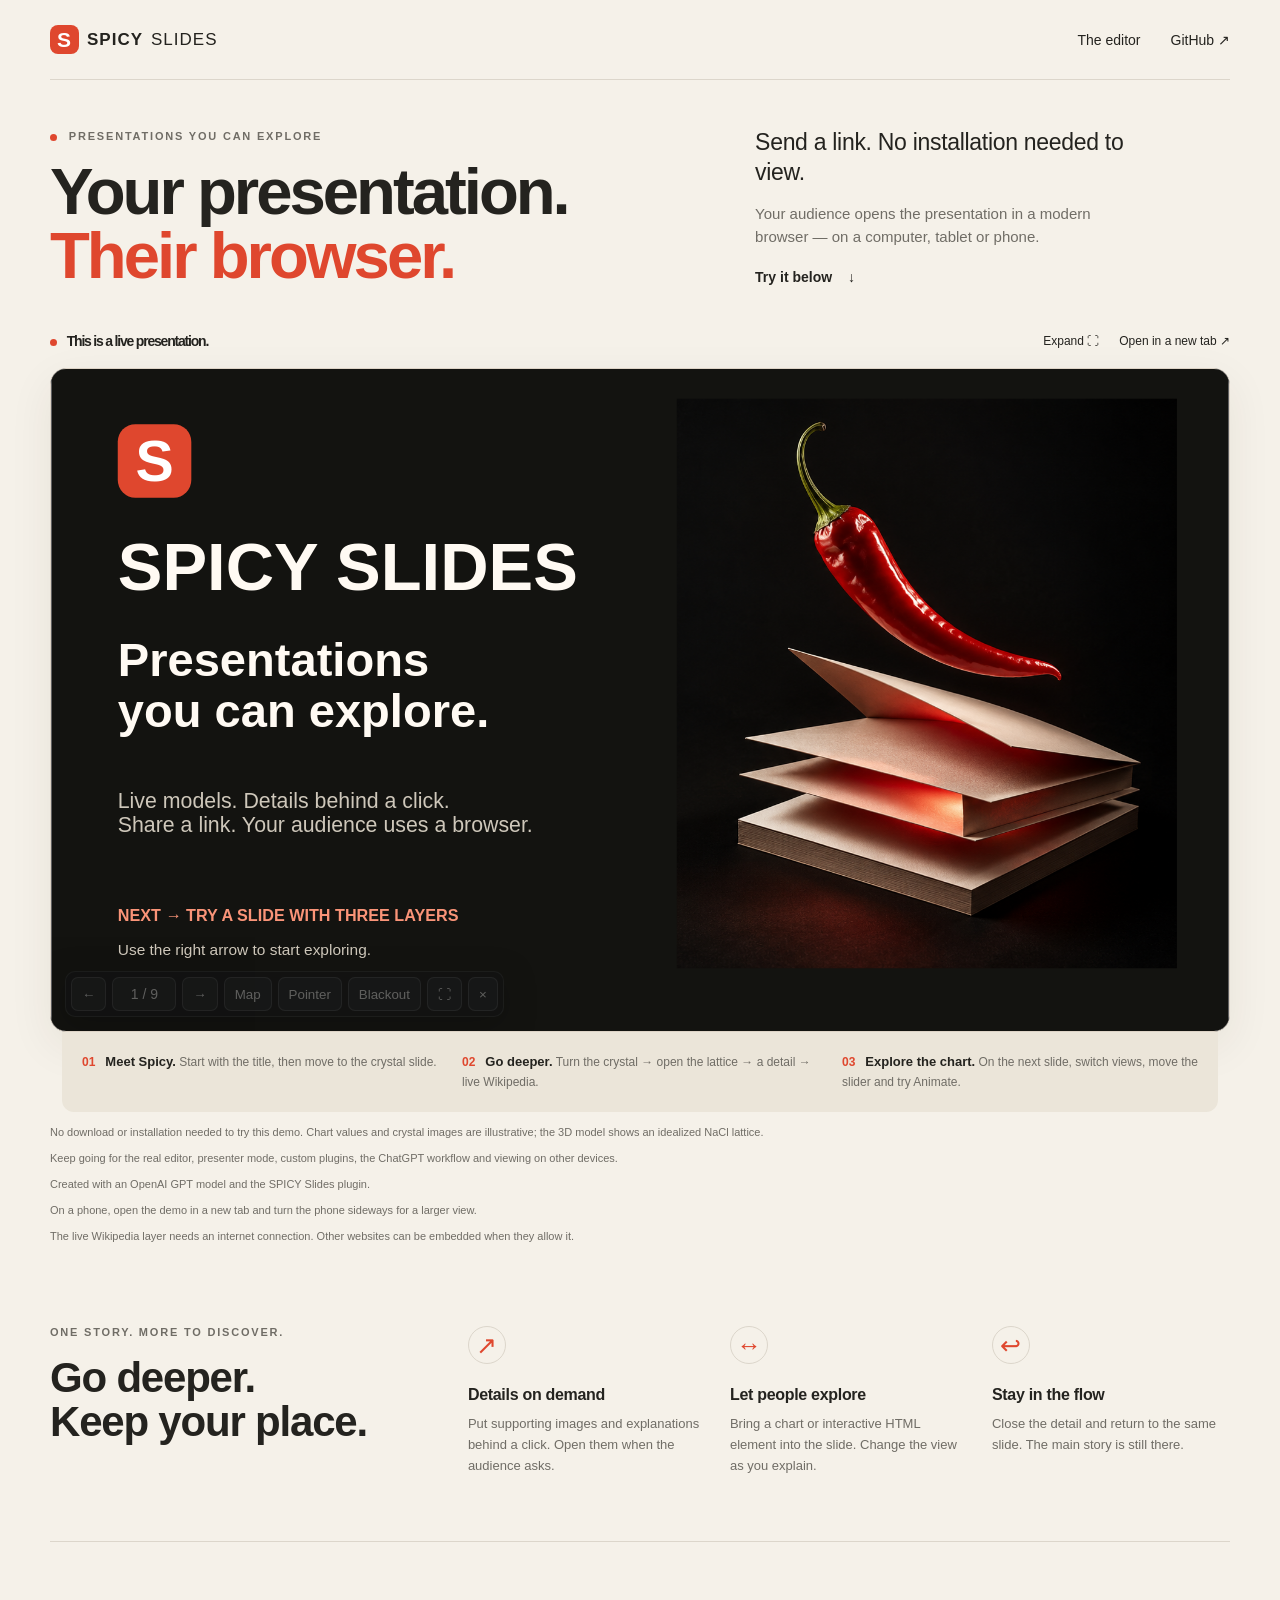
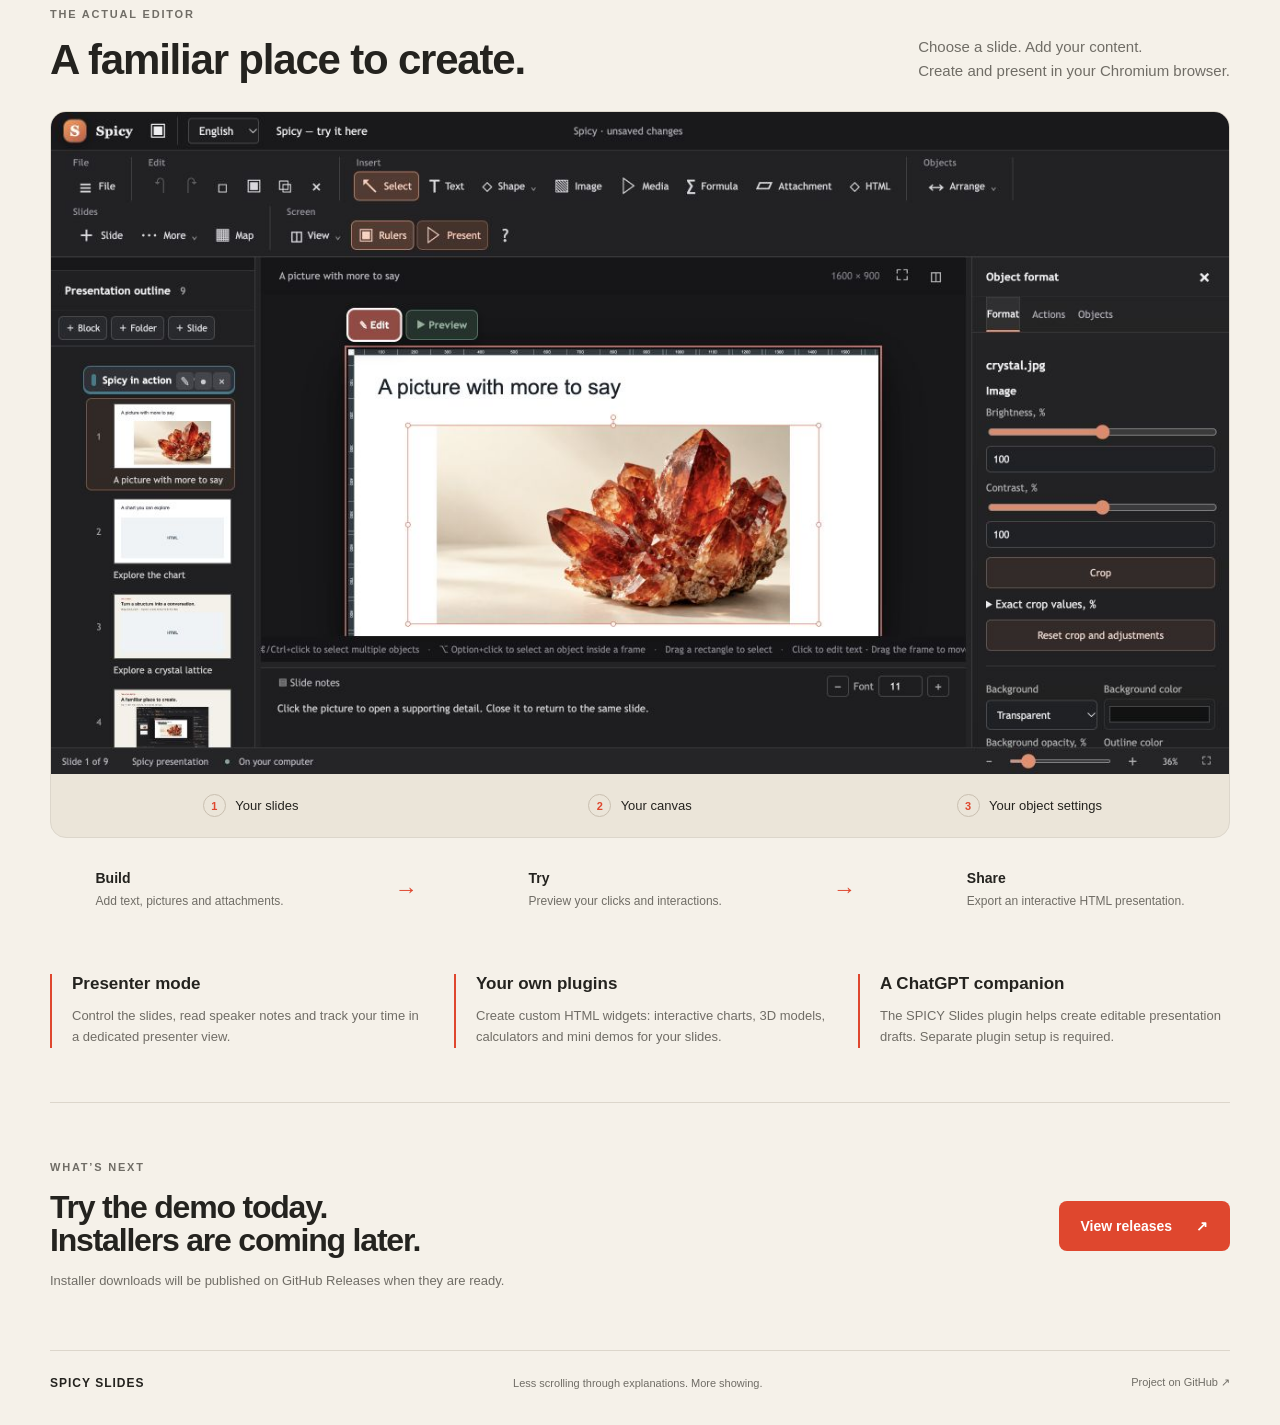
==== docs/index.html @ bc87570f "Refresh embedded viewer after restoring the product title" ====
<!doctype html>
<html lang="en">
<head>
  <meta charset="utf-8">
  <meta name="viewport" content="width=device-width, initial-scale=1">
  <title>Spicy Slides — interactive presentations in your browser</title>
  <meta name="description" content="Share interactive presentations by link. View in a browser on a computer, tablet or phone without installing Spicy. Live charts, 3D models and presenter mode.">
  <meta name="robots" content="index,follow,max-image-preview:large">
  <link rel="canonical" href="https://abkuznetsov.github.io/SPICY/">
  <meta name="theme-color" content="#f5f1e9">
  <meta property="og:title" content="Spicy Slides — presentations you can explore">
  <meta property="og:description" content="Share a link. Your audience opens the presentation in a browser on a computer, tablet or phone — no Spicy installation needed.">
  <meta property="og:type" content="website">
  <meta property="og:url" content="https://abkuznetsov.github.io/SPICY/">
  <meta property="og:site_name" content="Spicy Slides">
  <meta property="og:locale" content="en_US">
  <meta property="og:image" content="https://abkuznetsov.github.io/SPICY/assets/cover-branded.png">
  <meta property="og:image:alt" content="SPICY SLIDES — Presentations you can explore. Try the interactive demo.">
  <meta property="og:image:width" content="1672">
  <meta property="og:image:height" content="941">
  <meta name="twitter:card" content="summary_large_image">
  <meta name="twitter:title" content="Spicy Slides — interactive presentations">
  <meta name="twitter:description" content="Send a link. View in a browser on a computer, tablet or phone. No Spicy installation needed to watch.">
  <meta name="twitter:image" content="https://abkuznetsov.github.io/SPICY/assets/cover-branded.png">
  <link rel="icon" href="assets/icon.svg" type="image/svg+xml">
  <link rel="stylesheet" href="site.css">
  <script type="application/ld+json">{"@context":"https://schema.org","@type":"SoftwareApplication","name":"Spicy Slides","url":"https://abkuznetsov.github.io/SPICY/","applicationCategory":"MultimediaApplication","description":"Presentation editor for interactive slides, clickable attachments, HTML widgets and presenter mode. A Spicy Slides plugin for ChatGPT helps create editable drafts.","image":"https://abkuznetsov.github.io/SPICY/assets/cover-branded.png","screenshot":"https://abkuznetsov.github.io/SPICY/assets/editor-en.jpg","sameAs":"https://github.com/ABKuznetsov/SPICY"}</script>
</head>
<body>
  <a class="skip" href="#demo">Skip to the live demo</a>
  <header class="topbar wrap">
    <a class="brand" href="./" aria-label="Spicy Slides home"><span class="brand-mark">S</span> SPICY <span class="brand-light">SLIDES</span></a>
    <nav aria-label="Main navigation"><a href="#interface">The editor</a><a href="https://github.com/ABKuznetsov/SPICY">GitHub <span aria-hidden="true">↗</span></a></nav>
  </header>
  <main>
    <section class="intro wrap" aria-labelledby="headline">
      <div><p class="eyebrow"><span class="live-dot"></span> PRESENTATIONS YOU CAN EXPLORE</p><h1 id="headline">Your presentation.<br><em>Their browser.</em></h1></div>
      <div class="intro-copy"><p>Send a link. No installation needed to view.</p><p class="muted">Your audience opens the presentation in a modern browser — on a computer, tablet or phone.</p><a class="text-link" href="#demo">Try it below <span aria-hidden="true">↓</span></a></div>
    </section>

    <section class="demo-section wrap" id="demo" aria-labelledby="demo-title">
      <div class="demo-heading"><h2 id="demo-title"><span class="live-dot"></span> This is a live presentation.</h2><div class="demo-tools"><button id="expand-demo" type="button">Expand <span aria-hidden="true">⛶</span></button><a href="demo.html?v=20261011-title" target="_blank" rel="noopener">Open in a new tab <span aria-hidden="true">↗</span></a></div></div>
      <div class="demo-shell"><iframe id="presentation" src="demo.html?v=20261011-title" title="Interactive Spicy demo: product title, a crystal with nested attachments, live chart and editor" allow="fullscreen" allowfullscreen></iframe></div>
      <p id="fullscreen-status" class="sr-only" aria-live="polite"></p>
      <div class="try-strip"><p><span class="step">01</span><strong>Meet Spicy.</strong> Start with the title, then move to the crystal slide.</p><p><span class="step">02</span><strong>Go deeper.</strong> Turn the crystal → open the lattice → a detail → live Wikipedia.</p><p><span class="step">03</span><strong>Explore the chart.</strong> On the next slide, switch views, move the slider and try Animate.</p></div>
      <p class="demo-note">No download or installation needed to try this demo. Chart values and crystal images are illustrative; the 3D model shows an idealized NaCl lattice.</p>
      <p class="demo-note">Keep going for the real editor, presenter mode, custom plugins, the ChatGPT workflow and viewing on other devices.</p>
      <p class="demo-note">Created with an OpenAI GPT model and the SPICY Slides plugin.</p>
      <p class="demo-note">On a phone, open the demo in a new tab and turn the phone sideways for a larger view.</p>
      <p class="demo-note">The live Wikipedia layer needs an internet connection. Other websites can be embedded when they allow it.</p>
    </section>

    <section class="story wrap" aria-labelledby="story-title">
      <div class="section-intro"><p class="eyebrow">ONE STORY. MORE TO DISCOVER.</p><h2 id="story-title">Go deeper.<br>Keep your place.</h2></div>
      <div class="benefits"><article><span class="feature-symbol" aria-hidden="true">↗</span><h3>Details on demand</h3><p>Put supporting images and explanations behind a click. Open them when the audience asks.</p></article><article><span class="feature-symbol" aria-hidden="true">↔</span><h3>Let people explore</h3><p>Bring a chart or interactive HTML element into the slide. Change the view as you explain.</p></article><article><span class="feature-symbol" aria-hidden="true">↩</span><h3>Stay in the flow</h3><p>Close the detail and return to the same slide. The main story is still there.</p></article></div>
    </section>

    <section class="interface wrap" id="interface" aria-labelledby="interface-title">
      <div class="interface-heading"><div><p class="eyebrow">THE ACTUAL EDITOR</p><h2 id="interface-title">A familiar place to create.</h2></div><p>Choose a slide. Add your content.<br>Create and present in your Chromium browser.</p></div>
      <figure><img src="assets/editor-en.jpg" width="1280" height="720" alt="The real Spicy editor: slide list on the left, a crystal image on the canvas, and its settings on the right." loading="lazy"><figcaption><span><b>1</b> Your slides</span><span><b>2</b> Your canvas</span><span><b>3</b> Your object settings</span></figcaption></figure>
      <div class="workflow"><p><b>Build</b><span>Add text, pictures and attachments.</span></p><span class="workflow-arrow" aria-hidden="true">→</span><p><b>Try</b><span>Preview your clicks and interactions.</span></p><span class="workflow-arrow" aria-hidden="true">→</span><p><b>Share</b><span>Export an interactive HTML presentation.</span></p></div>
    </section>

    <section class="extras wrap" aria-label="More Spicy Slides features"><article><h3>Presenter mode</h3><p>Control the slides, read speaker notes and track your time in a dedicated presenter view.</p></article><article><h3>Your own plugins</h3><p>Create custom HTML widgets: interactive charts, 3D models, calculators and mini demos for your slides.</p></article><article><h3>A ChatGPT companion</h3><p>The SPICY Slides plugin helps create editable presentation drafts. Separate plugin setup is required.</p></article></section>

    <section class="release wrap" aria-labelledby="release-title"><div><p class="eyebrow">WHAT’S NEXT</p><h2 id="release-title">Try the demo today.<br>Installers are coming later.</h2><p>Installer downloads will be published on GitHub Releases when they are ready.</p></div><a class="button" href="https://github.com/ABKuznetsov/SPICY/releases">View releases <span aria-hidden="true">↗</span></a></section>
  </main>
  <footer class="wrap"><a class="brand" href="./">SPICY SLIDES</a><p>Less scrolling through explanations. More showing.</p><a href="https://github.com/ABKuznetsov/SPICY">Project on GitHub ↗</a></footer>
  <script src="site.js"></script>
</body>
</html>
---- docs/site.css ----
:root{--paper:#f5f1e9;--ink:#24231f;--muted:#706d66;--red:#df472e;--line:#dcd6cb;--white:#fff;--radius:16px;color-scheme:light;font-family:Arial,Helvetica,sans-serif;color:var(--ink);background:var(--paper)}
*{box-sizing:border-box}html{scroll-behavior:smooth;scroll-padding-top:24px}body{margin:0}a{color:inherit;text-decoration:none}button{font:inherit;color:inherit;cursor:pointer}a,button{touch-action:manipulation}a:focus-visible,button:focus-visible,iframe:focus-visible{outline:3px solid var(--red);outline-offset:5px}.wrap{width:min(1180px,calc(100% - 64px));margin:auto}.topbar{display:flex;justify-content:space-between;align-items:center;padding:25px 0;border-bottom:1px solid var(--line)}.brand{font-size:17px;font-weight:800;letter-spacing:1px;display:flex;align-items:center;gap:8px}.brand-mark{display:grid;place-items:center;width:29px;height:29px;background:var(--red);color:#fff;border-radius:8px;font-size:21px}.brand-light{font-weight:400}.topbar nav{display:flex;gap:30px;font-size:14px}.topbar a:hover,.text-link:hover,footer a:hover{color:var(--red)}.intro{display:grid;grid-template-columns:1.35fr 1fr;gap:64px;align-items:end;padding:48px 0 38px}.eyebrow{font-size:11px;letter-spacing:1.8px;font-weight:700;margin:0 0 18px;color:var(--muted)}.live-dot{display:inline-block;width:7px;height:7px;background:var(--red);border-radius:50%;margin-right:7px;vertical-align:middle}h1{font-size:clamp(42px,5.1vw,70px);line-height:.98;letter-spacing:-3px;margin:0;font-weight:700}h1 em{font-style:normal;color:var(--red)}.intro-copy{max-width:370px;padding-bottom:2px}.intro-copy>p:first-child{font-size:23px;line-height:1.3;margin:0 0 14px;letter-spacing:-.3px}.muted{color:var(--muted);font-size:15px;line-height:1.55;margin:0 0 20px}.text-link{font-size:14px;font-weight:700}.text-link span{padding-left:12px}.demo-heading{display:flex;justify-content:space-between;align-items:center;margin-bottom:12px}.demo-heading h2{font-size:14px;margin:0;font-weight:600}.demo-tools{display:flex;gap:20px;align-items:center;font-size:12px}.demo-tools button{border:0;background:none;padding:8px 0}.demo-tools a:hover,.demo-tools button:hover{color:var(--red)}.demo-shell{aspect-ratio:16/9;overflow:hidden;background:#181818;border:1px solid #ddd3c6;border-radius:var(--radius);box-shadow:0 14px 45px #39301b12}.demo-shell iframe{width:100%;height:100%;display:block;border:0}.demo-shell iframe:fullscreen{border-radius:0;background:#181818;width:100vw;height:100vh}.try-strip{display:grid;grid-template-columns:repeat(3,1fr);gap:24px;background:#ebe5d9;border-radius:0 0 12px 12px;margin:0 12px;padding:20px}.try-strip p{font-size:12px;line-height:1.6;margin:0;color:var(--muted)}.try-strip strong{color:var(--ink);font-size:13px;font-weight:600}.step{display:inline-block;color:var(--red);font-weight:700;margin-right:10px}.demo-note{font-size:11px;color:var(--muted);margin:14px 0 0}.story{display:grid;grid-template-columns:1fr 2.1fr;gap:55px;padding:84px 0 65px;border-bottom:1px solid var(--line)}h2{font-size:clamp(28px,3.3vw,42px);line-height:1.05;letter-spacing:-1.2px;font-weight:600;margin:0}.benefits{display:grid;grid-template-columns:repeat(3,1fr);gap:24px}.feature-symbol{display:grid;place-items:center;width:38px;height:38px;border:1px solid var(--line);border-radius:50%;color:var(--red);font-size:25px;margin-bottom:22px}.benefits h3{font-size:16px;letter-spacing:-.3px;margin:0 0 10px}.benefits p{font-size:13px;line-height:1.6;color:var(--muted);margin:0}.interface{padding:66px 0}.interface-heading{display:flex;align-items:end;justify-content:space-between;gap:36px;margin-bottom:28px}.interface-heading>p{font-size:15px;line-height:1.6;color:var(--muted);margin:0}.interface figure{margin:0;background:#ebe5d9;border-radius:var(--radius);overflow:hidden;border:1px solid var(--line)}.interface img{display:block;width:100%;height:auto}.interface figcaption{display:grid;grid-template-columns:repeat(3,1fr);text-align:center;padding:20px 10px;gap:10px;font-size:13px}.interface figcaption b{display:inline-grid;place-items:center;border:1px solid #c9bfb0;border-radius:50%;height:23px;width:23px;font-size:11px;margin-right:6px;color:var(--red)}.workflow{display:flex;justify-content:space-around;align-items:center;padding:32px 0 0;gap:20px}.workflow p{margin:0;display:flex;flex-direction:column;gap:8px;font-size:14px}.workflow p span{font-size:12px;color:var(--muted)}.workflow-arrow{color:var(--red);font-size:23px}.release{border-top:1px solid var(--line);display:flex;justify-content:space-between;align-items:center;gap:32px;padding:58px 0}.release h2{font-size:32px}.release p:last-child{color:var(--muted);font-size:13px;line-height:1.6;margin-bottom:0}.button{background:var(--red);color:#fff;border-radius:8px;padding:17px 22px;font-size:14px;font-weight:600;white-space:nowrap}.button:hover{background:#be3923}.button span{margin-left:20px}footer{display:flex;justify-content:space-between;align-items:center;gap:20px;border-top:1px solid var(--line);padding:25px 0 35px;font-size:11px;color:var(--muted)}footer .brand{font-size:12px;color:var(--ink)}footer p{margin:0}.skip{position:absolute;left:15px;top:-60px;padding:10px;background:var(--ink);color:white;z-index:2}.skip:focus{top:10px}.sr-only{position:absolute;width:1px;height:1px;overflow:hidden;clip:rect(0,0,0,0);white-space:nowrap}
@media(max-width:760px){.wrap{width:calc(100% - 32px)}.topbar{padding:18px 0}.brand{font-size:13px;gap:5px}.topbar nav{gap:16px;font-size:12px}.intro{grid-template-columns:1fr;gap:24px;padding:34px 0 30px}h1{letter-spacing:-2px;font-size:50px}.intro-copy{max-width:100%}.intro-copy>p:first-child{font-size:20px}.muted{font-size:14px;margin-bottom:12px}.demo-heading{align-items:start;gap:15px}.demo-heading h2{font-size:12px;padding-top:7px}.demo-tools{gap:8px;flex-direction:column;align-items:end;font-size:11px}.demo-tools button{padding:5px 0}.demo-shell{border-radius:9px}.try-strip{grid-template-columns:1fr;gap:10px;margin:0 5px;padding:15px}.demo-note{line-height:1.5}.story{grid-template-columns:1fr;gap:30px;padding:48px 0}.benefits{gap:20px}.benefits h3{font-size:14px}.benefits p{font-size:12px}.feature-symbol{margin-bottom:14px}.interface{padding:44px 0}.interface-heading{display:block}.interface-heading>p{margin-top:16px;font-size:14px}.interface figcaption{font-size:10px;padding:15px 5px}.interface figcaption b{width:19px;height:19px;margin-right:3px}.workflow{align-items:start;gap:12px;flex-wrap:wrap}.workflow p{flex:1;min-width:90px}.workflow p span{font-size:11px;line-height:1.5}.workflow-arrow{display:none}.release{display:block;padding:40px 0}.release h2{font-size:29px}.release .button{display:inline-block;margin-top:24px}footer{flex-wrap:wrap}footer p{display:none}}
.extras{display:grid;grid-template-columns:repeat(3,1fr);gap:32px;padding:0 0 54px}.extras article{border-left:2px solid var(--red);padding-left:20px}.extras h3{margin:0 0 12px;font-size:17px}.extras p{font-size:13px;line-height:1.6;margin:0;color:var(--muted)}@media(max-width:760px){.extras{grid-template-columns:1fr;gap:24px;padding-bottom:40px}}@media(prefers-reduced-motion:reduce){html{scroll-behavior:auto}}
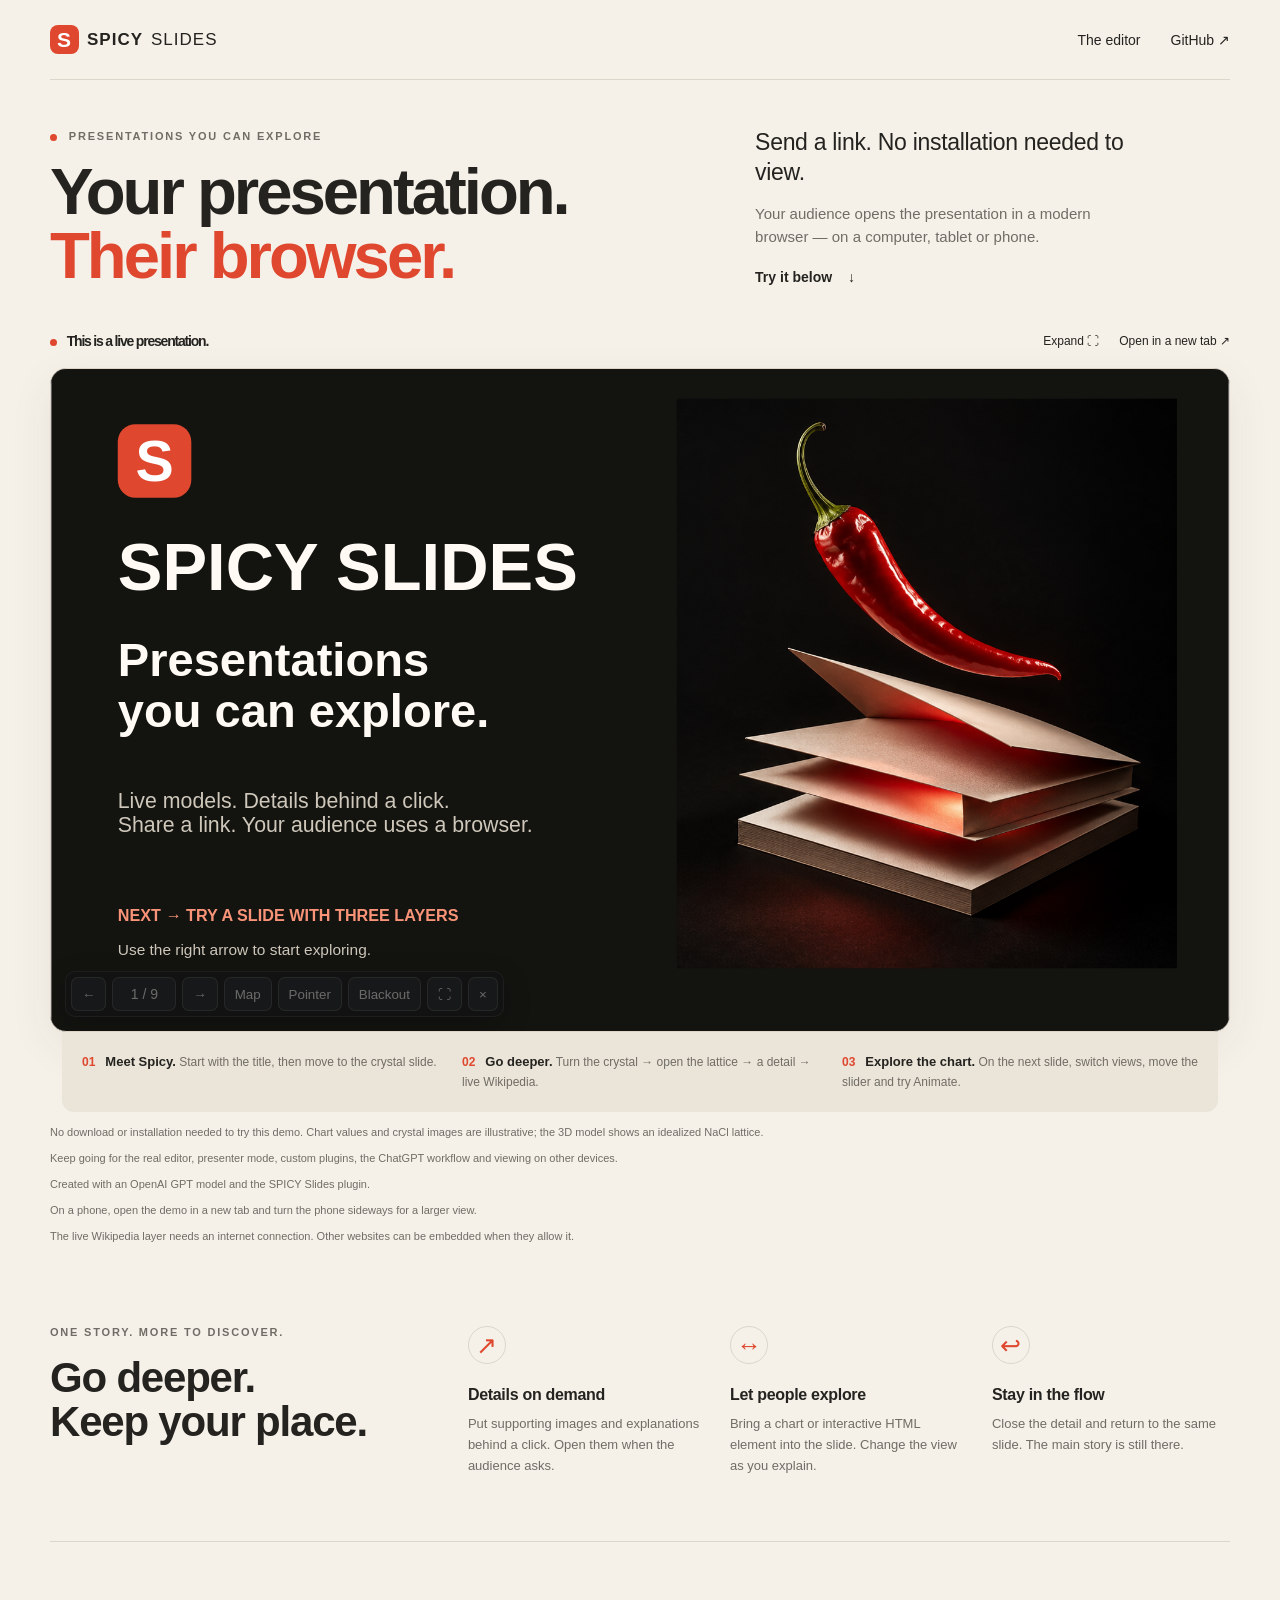
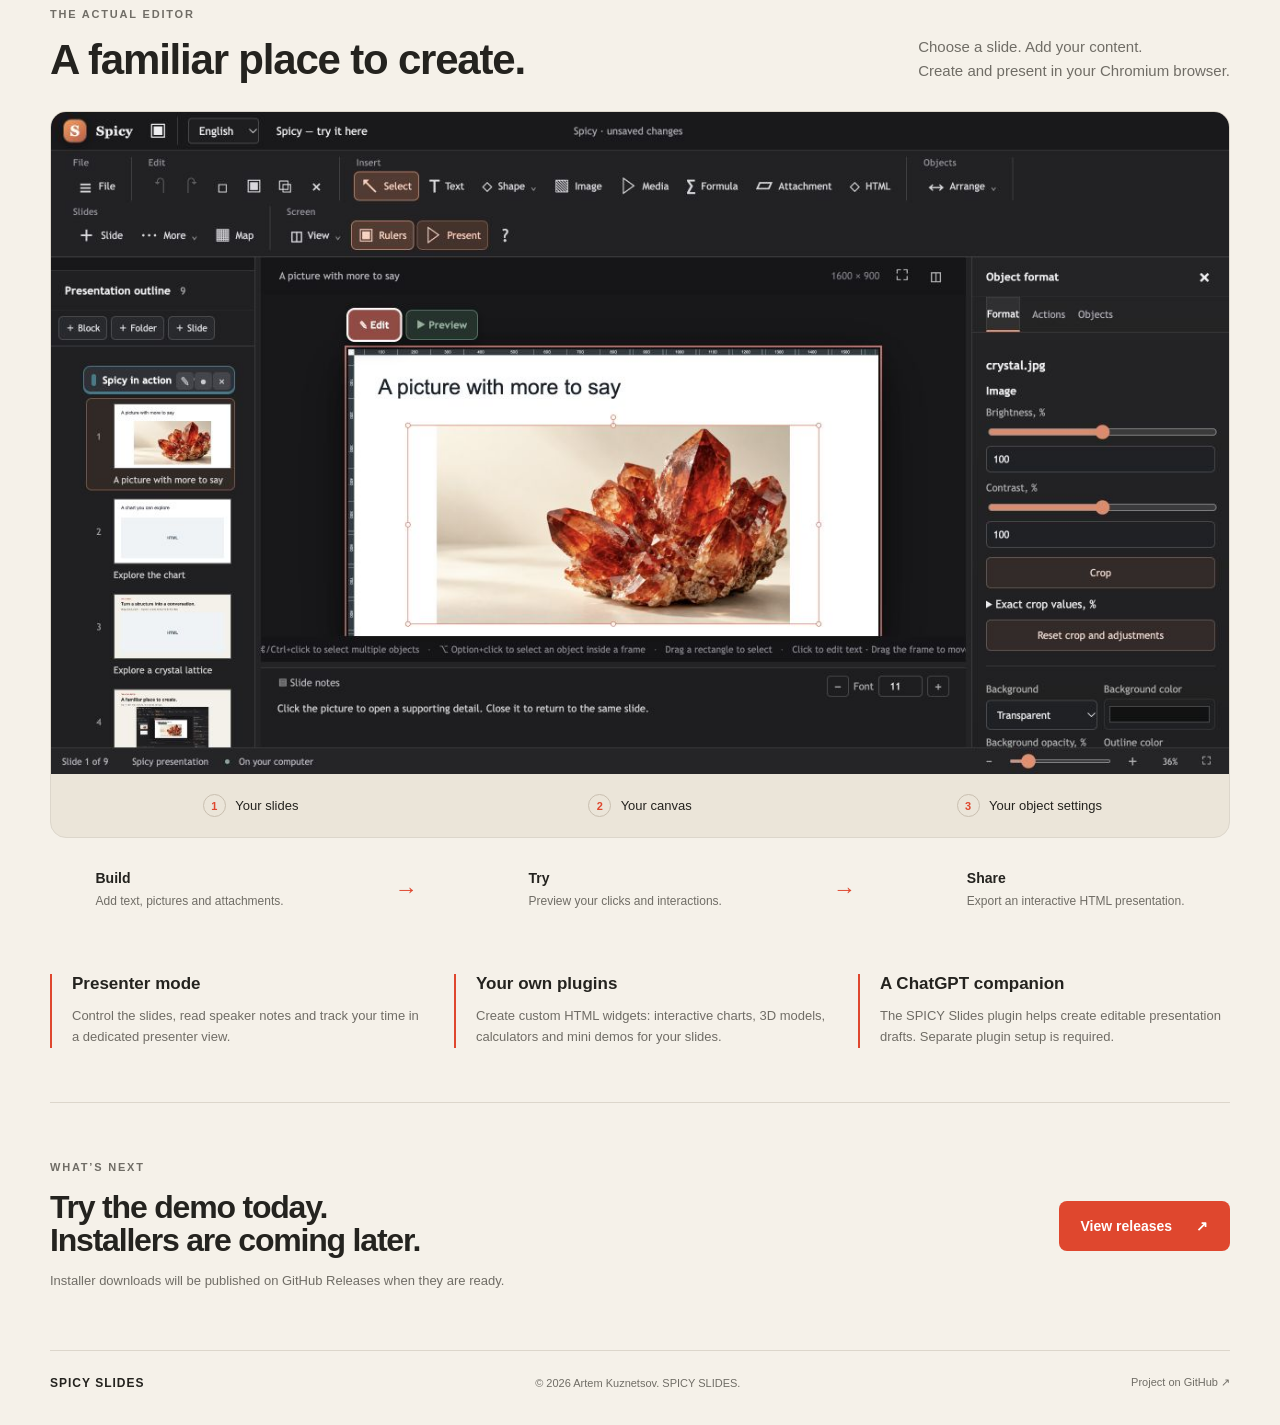
==== commit 10ba3889: "Clarify repository license scope and show product authorship" ====
--- a/docs/index.html
+++ b/docs/index.html
@@ -65,7 +65,7 @@
 
     <section class="release wrap" aria-labelledby="release-title"><div><p class="eyebrow">WHAT’S NEXT</p><h2 id="release-title">Try the demo today.<br>Installers are coming later.</h2><p>Installer downloads will be published on GitHub Releases when they are ready.</p></div><a class="button" href="https://github.com/ABKuznetsov/SPICY/releases">View releases <span aria-hidden="true">↗</span></a></section>
   </main>
-  <footer class="wrap"><a class="brand" href="./">SPICY SLIDES</a><p>Less scrolling through explanations. More showing.</p><a href="https://github.com/ABKuznetsov/SPICY">Project on GitHub ↗</a></footer>
+  <footer class="wrap"><a class="brand" href="./">SPICY SLIDES</a><p>© 2026 Artem Kuznetsov. SPICY SLIDES.</p><a href="https://github.com/ABKuznetsov/SPICY">Project on GitHub ↗</a></footer>
   <script src="site.js"></script>
 </body>
 </html>
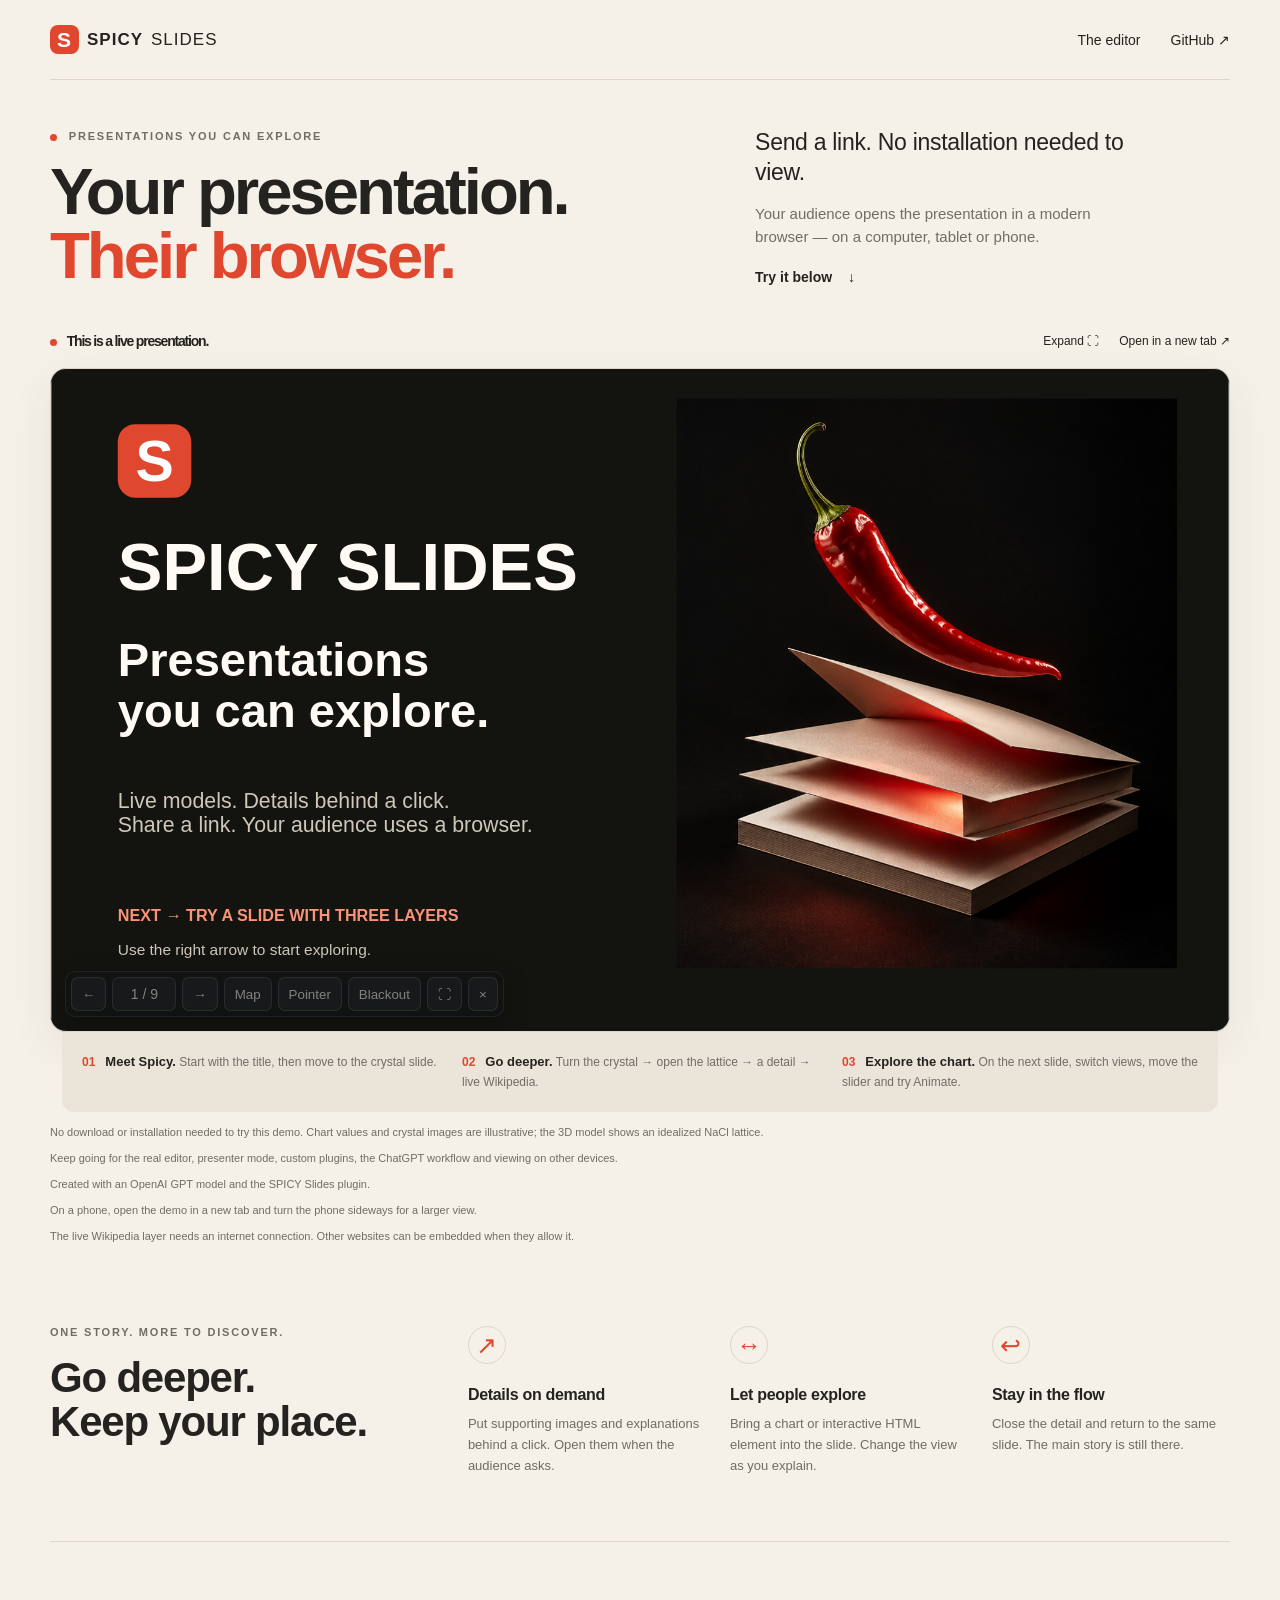
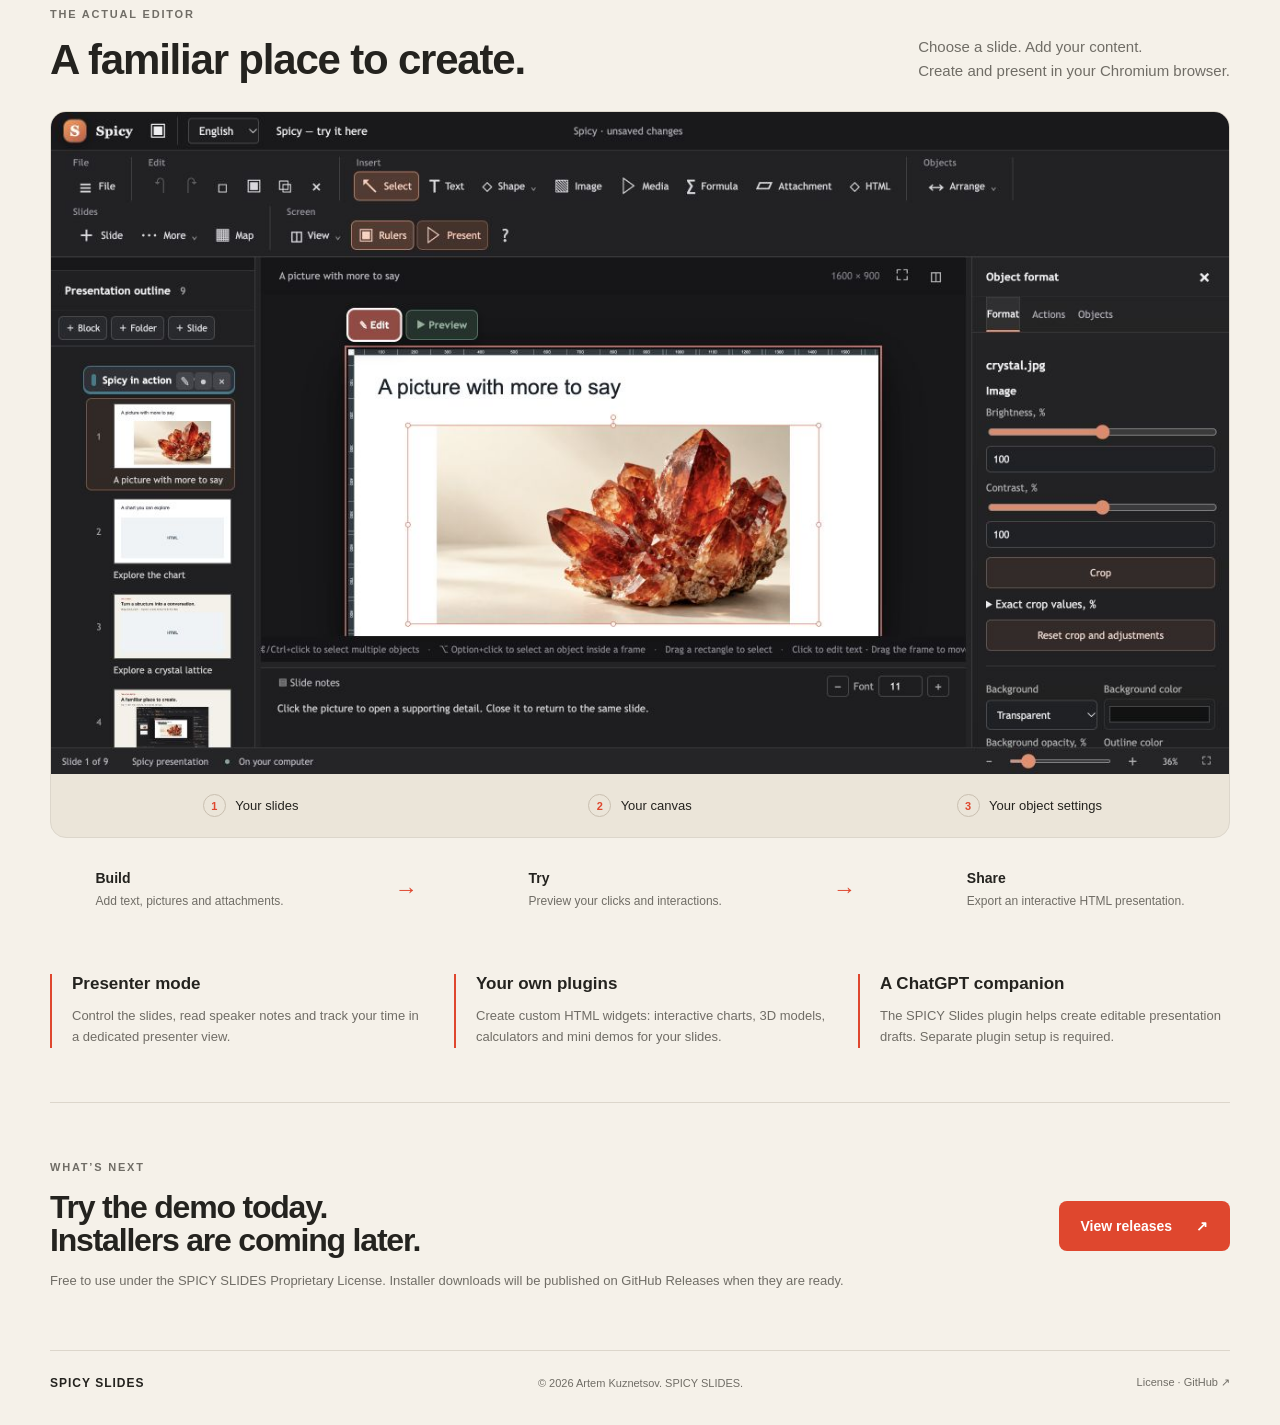
==== commit 83765596: "License new Spicy copies for free proprietary use and preserve earlier rights" ====
--- a/docs/index.html
+++ b/docs/index.html
@@ -63,9 +63,9 @@
 
     <section class="extras wrap" aria-label="More Spicy Slides features"><article><h3>Presenter mode</h3><p>Control the slides, read speaker notes and track your time in a dedicated presenter view.</p></article><article><h3>Your own plugins</h3><p>Create custom HTML widgets: interactive charts, 3D models, calculators and mini demos for your slides.</p></article><article><h3>A ChatGPT companion</h3><p>The SPICY Slides plugin helps create editable presentation drafts. Separate plugin setup is required.</p></article></section>
 
-    <section class="release wrap" aria-labelledby="release-title"><div><p class="eyebrow">WHAT’S NEXT</p><h2 id="release-title">Try the demo today.<br>Installers are coming later.</h2><p>Installer downloads will be published on GitHub Releases when they are ready.</p></div><a class="button" href="https://github.com/ABKuznetsov/SPICY/releases">View releases <span aria-hidden="true">↗</span></a></section>
+    <section class="release wrap" aria-labelledby="release-title"><div><p class="eyebrow">WHAT’S NEXT</p><h2 id="release-title">Try the demo today.<br>Installers are coming later.</h2><p>Free to use under the SPICY SLIDES Proprietary License. Installer downloads will be published on GitHub Releases when they are ready.</p></div><a class="button" href="https://github.com/ABKuznetsov/SPICY/releases">View releases <span aria-hidden="true">↗</span></a></section>
   </main>
-  <footer class="wrap"><a class="brand" href="./">SPICY SLIDES</a><p>© 2026 Artem Kuznetsov. SPICY SLIDES.</p><a href="https://github.com/ABKuznetsov/SPICY">Project on GitHub ↗</a></footer>
+  <footer class="wrap"><a class="brand" href="./">SPICY SLIDES</a><p>© 2026 Artem Kuznetsov. SPICY SLIDES.</p><nav aria-label="Legal and project links"><a href="license.html">License</a> · <a href="https://github.com/ABKuznetsov/SPICY">GitHub ↗</a></nav></footer>
   <script src="site.js"></script>
 </body>
 </html>
--- a/docs/site.css
+++ b/docs/site.css
@@ -1,4 +1,4 @@
 :root{--paper:#f5f1e9;--ink:#24231f;--muted:#706d66;--red:#df472e;--line:#dcd6cb;--white:#fff;--radius:16px;color-scheme:light;font-family:Arial,Helvetica,sans-serif;color:var(--ink);background:var(--paper)}
 *{box-sizing:border-box}html{scroll-behavior:smooth;scroll-padding-top:24px}body{margin:0}a{color:inherit;text-decoration:none}button{font:inherit;color:inherit;cursor:pointer}a,button{touch-action:manipulation}a:focus-visible,button:focus-visible,iframe:focus-visible{outline:3px solid var(--red);outline-offset:5px}.wrap{width:min(1180px,calc(100% - 64px));margin:auto}.topbar{display:flex;justify-content:space-between;align-items:center;padding:25px 0;border-bottom:1px solid var(--line)}.brand{font-size:17px;font-weight:800;letter-spacing:1px;display:flex;align-items:center;gap:8px}.brand-mark{display:grid;place-items:center;width:29px;height:29px;background:var(--red);color:#fff;border-radius:8px;font-size:21px}.brand-light{font-weight:400}.topbar nav{display:flex;gap:30px;font-size:14px}.topbar a:hover,.text-link:hover,footer a:hover{color:var(--red)}.intro{display:grid;grid-template-columns:1.35fr 1fr;gap:64px;align-items:end;padding:48px 0 38px}.eyebrow{font-size:11px;letter-spacing:1.8px;font-weight:700;margin:0 0 18px;color:var(--muted)}.live-dot{display:inline-block;width:7px;height:7px;background:var(--red);border-radius:50%;margin-right:7px;vertical-align:middle}h1{font-size:clamp(42px,5.1vw,70px);line-height:.98;letter-spacing:-3px;margin:0;font-weight:700}h1 em{font-style:normal;color:var(--red)}.intro-copy{max-width:370px;padding-bottom:2px}.intro-copy>p:first-child{font-size:23px;line-height:1.3;margin:0 0 14px;letter-spacing:-.3px}.muted{color:var(--muted);font-size:15px;line-height:1.55;margin:0 0 20px}.text-link{font-size:14px;font-weight:700}.text-link span{padding-left:12px}.demo-heading{display:flex;justify-content:space-between;align-items:center;margin-bottom:12px}.demo-heading h2{font-size:14px;margin:0;font-weight:600}.demo-tools{display:flex;gap:20px;align-items:center;font-size:12px}.demo-tools button{border:0;background:none;padding:8px 0}.demo-tools a:hover,.demo-tools button:hover{color:var(--red)}.demo-shell{aspect-ratio:16/9;overflow:hidden;background:#181818;border:1px solid #ddd3c6;border-radius:var(--radius);box-shadow:0 14px 45px #39301b12}.demo-shell iframe{width:100%;height:100%;display:block;border:0}.demo-shell iframe:fullscreen{border-radius:0;background:#181818;width:100vw;height:100vh}.try-strip{display:grid;grid-template-columns:repeat(3,1fr);gap:24px;background:#ebe5d9;border-radius:0 0 12px 12px;margin:0 12px;padding:20px}.try-strip p{font-size:12px;line-height:1.6;margin:0;color:var(--muted)}.try-strip strong{color:var(--ink);font-size:13px;font-weight:600}.step{display:inline-block;color:var(--red);font-weight:700;margin-right:10px}.demo-note{font-size:11px;color:var(--muted);margin:14px 0 0}.story{display:grid;grid-template-columns:1fr 2.1fr;gap:55px;padding:84px 0 65px;border-bottom:1px solid var(--line)}h2{font-size:clamp(28px,3.3vw,42px);line-height:1.05;letter-spacing:-1.2px;font-weight:600;margin:0}.benefits{display:grid;grid-template-columns:repeat(3,1fr);gap:24px}.feature-symbol{display:grid;place-items:center;width:38px;height:38px;border:1px solid var(--line);border-radius:50%;color:var(--red);font-size:25px;margin-bottom:22px}.benefits h3{font-size:16px;letter-spacing:-.3px;margin:0 0 10px}.benefits p{font-size:13px;line-height:1.6;color:var(--muted);margin:0}.interface{padding:66px 0}.interface-heading{display:flex;align-items:end;justify-content:space-between;gap:36px;margin-bottom:28px}.interface-heading>p{font-size:15px;line-height:1.6;color:var(--muted);margin:0}.interface figure{margin:0;background:#ebe5d9;border-radius:var(--radius);overflow:hidden;border:1px solid var(--line)}.interface img{display:block;width:100%;height:auto}.interface figcaption{display:grid;grid-template-columns:repeat(3,1fr);text-align:center;padding:20px 10px;gap:10px;font-size:13px}.interface figcaption b{display:inline-grid;place-items:center;border:1px solid #c9bfb0;border-radius:50%;height:23px;width:23px;font-size:11px;margin-right:6px;color:var(--red)}.workflow{display:flex;justify-content:space-around;align-items:center;padding:32px 0 0;gap:20px}.workflow p{margin:0;display:flex;flex-direction:column;gap:8px;font-size:14px}.workflow p span{font-size:12px;color:var(--muted)}.workflow-arrow{color:var(--red);font-size:23px}.release{border-top:1px solid var(--line);display:flex;justify-content:space-between;align-items:center;gap:32px;padding:58px 0}.release h2{font-size:32px}.release p:last-child{color:var(--muted);font-size:13px;line-height:1.6;margin-bottom:0}.button{background:var(--red);color:#fff;border-radius:8px;padding:17px 22px;font-size:14px;font-weight:600;white-space:nowrap}.button:hover{background:#be3923}.button span{margin-left:20px}footer{display:flex;justify-content:space-between;align-items:center;gap:20px;border-top:1px solid var(--line);padding:25px 0 35px;font-size:11px;color:var(--muted)}footer .brand{font-size:12px;color:var(--ink)}footer p{margin:0}.skip{position:absolute;left:15px;top:-60px;padding:10px;background:var(--ink);color:white;z-index:2}.skip:focus{top:10px}.sr-only{position:absolute;width:1px;height:1px;overflow:hidden;clip:rect(0,0,0,0);white-space:nowrap}
-@media(max-width:760px){.wrap{width:calc(100% - 32px)}.topbar{padding:18px 0}.brand{font-size:13px;gap:5px}.topbar nav{gap:16px;font-size:12px}.intro{grid-template-columns:1fr;gap:24px;padding:34px 0 30px}h1{letter-spacing:-2px;font-size:50px}.intro-copy{max-width:100%}.intro-copy>p:first-child{font-size:20px}.muted{font-size:14px;margin-bottom:12px}.demo-heading{align-items:start;gap:15px}.demo-heading h2{font-size:12px;padding-top:7px}.demo-tools{gap:8px;flex-direction:column;align-items:end;font-size:11px}.demo-tools button{padding:5px 0}.demo-shell{border-radius:9px}.try-strip{grid-template-columns:1fr;gap:10px;margin:0 5px;padding:15px}.demo-note{line-height:1.5}.story{grid-template-columns:1fr;gap:30px;padding:48px 0}.benefits{gap:20px}.benefits h3{font-size:14px}.benefits p{font-size:12px}.feature-symbol{margin-bottom:14px}.interface{padding:44px 0}.interface-heading{display:block}.interface-heading>p{margin-top:16px;font-size:14px}.interface figcaption{font-size:10px;padding:15px 5px}.interface figcaption b{width:19px;height:19px;margin-right:3px}.workflow{align-items:start;gap:12px;flex-wrap:wrap}.workflow p{flex:1;min-width:90px}.workflow p span{font-size:11px;line-height:1.5}.workflow-arrow{display:none}.release{display:block;padding:40px 0}.release h2{font-size:29px}.release .button{display:inline-block;margin-top:24px}footer{flex-wrap:wrap}footer p{display:none}}
+@media(max-width:760px){.wrap{width:calc(100% - 32px)}.topbar{padding:18px 0}.brand{font-size:13px;gap:5px}.topbar nav{gap:16px;font-size:12px}.intro{grid-template-columns:1fr;gap:24px;padding:34px 0 30px}h1{letter-spacing:-2px;font-size:50px}.intro-copy{max-width:100%}.intro-copy>p:first-child{font-size:20px}.muted{font-size:14px;margin-bottom:12px}.demo-heading{align-items:start;gap:15px}.demo-heading h2{font-size:12px;padding-top:7px}.demo-tools{gap:8px;flex-direction:column;align-items:end;font-size:11px}.demo-tools button{padding:5px 0}.demo-shell{border-radius:9px}.try-strip{grid-template-columns:1fr;gap:10px;margin:0 5px;padding:15px}.demo-note{line-height:1.5}.story{grid-template-columns:1fr;gap:30px;padding:48px 0}.benefits{gap:20px}.benefits h3{font-size:14px}.benefits p{font-size:12px}.feature-symbol{margin-bottom:14px}.interface{padding:44px 0}.interface-heading{display:block}.interface-heading>p{margin-top:16px;font-size:14px}.interface figcaption{font-size:10px;padding:15px 5px}.interface figcaption b{width:19px;height:19px;margin-right:3px}.workflow{align-items:start;gap:12px;flex-wrap:wrap}.workflow p{flex:1;min-width:90px}.workflow p span{font-size:11px;line-height:1.5}.workflow-arrow{display:none}.release{display:block;padding:40px 0}.release h2{font-size:29px}.release .button{display:inline-block;margin-top:24px}footer{flex-wrap:wrap}footer p{display:block;flex-basis:100%;order:3;line-height:1.5}}
 .extras{display:grid;grid-template-columns:repeat(3,1fr);gap:32px;padding:0 0 54px}.extras article{border-left:2px solid var(--red);padding-left:20px}.extras h3{margin:0 0 12px;font-size:17px}.extras p{font-size:13px;line-height:1.6;margin:0;color:var(--muted)}@media(max-width:760px){.extras{grid-template-columns:1fr;gap:24px;padding-bottom:40px}}@media(prefers-reduced-motion:reduce){html{scroll-behavior:auto}}
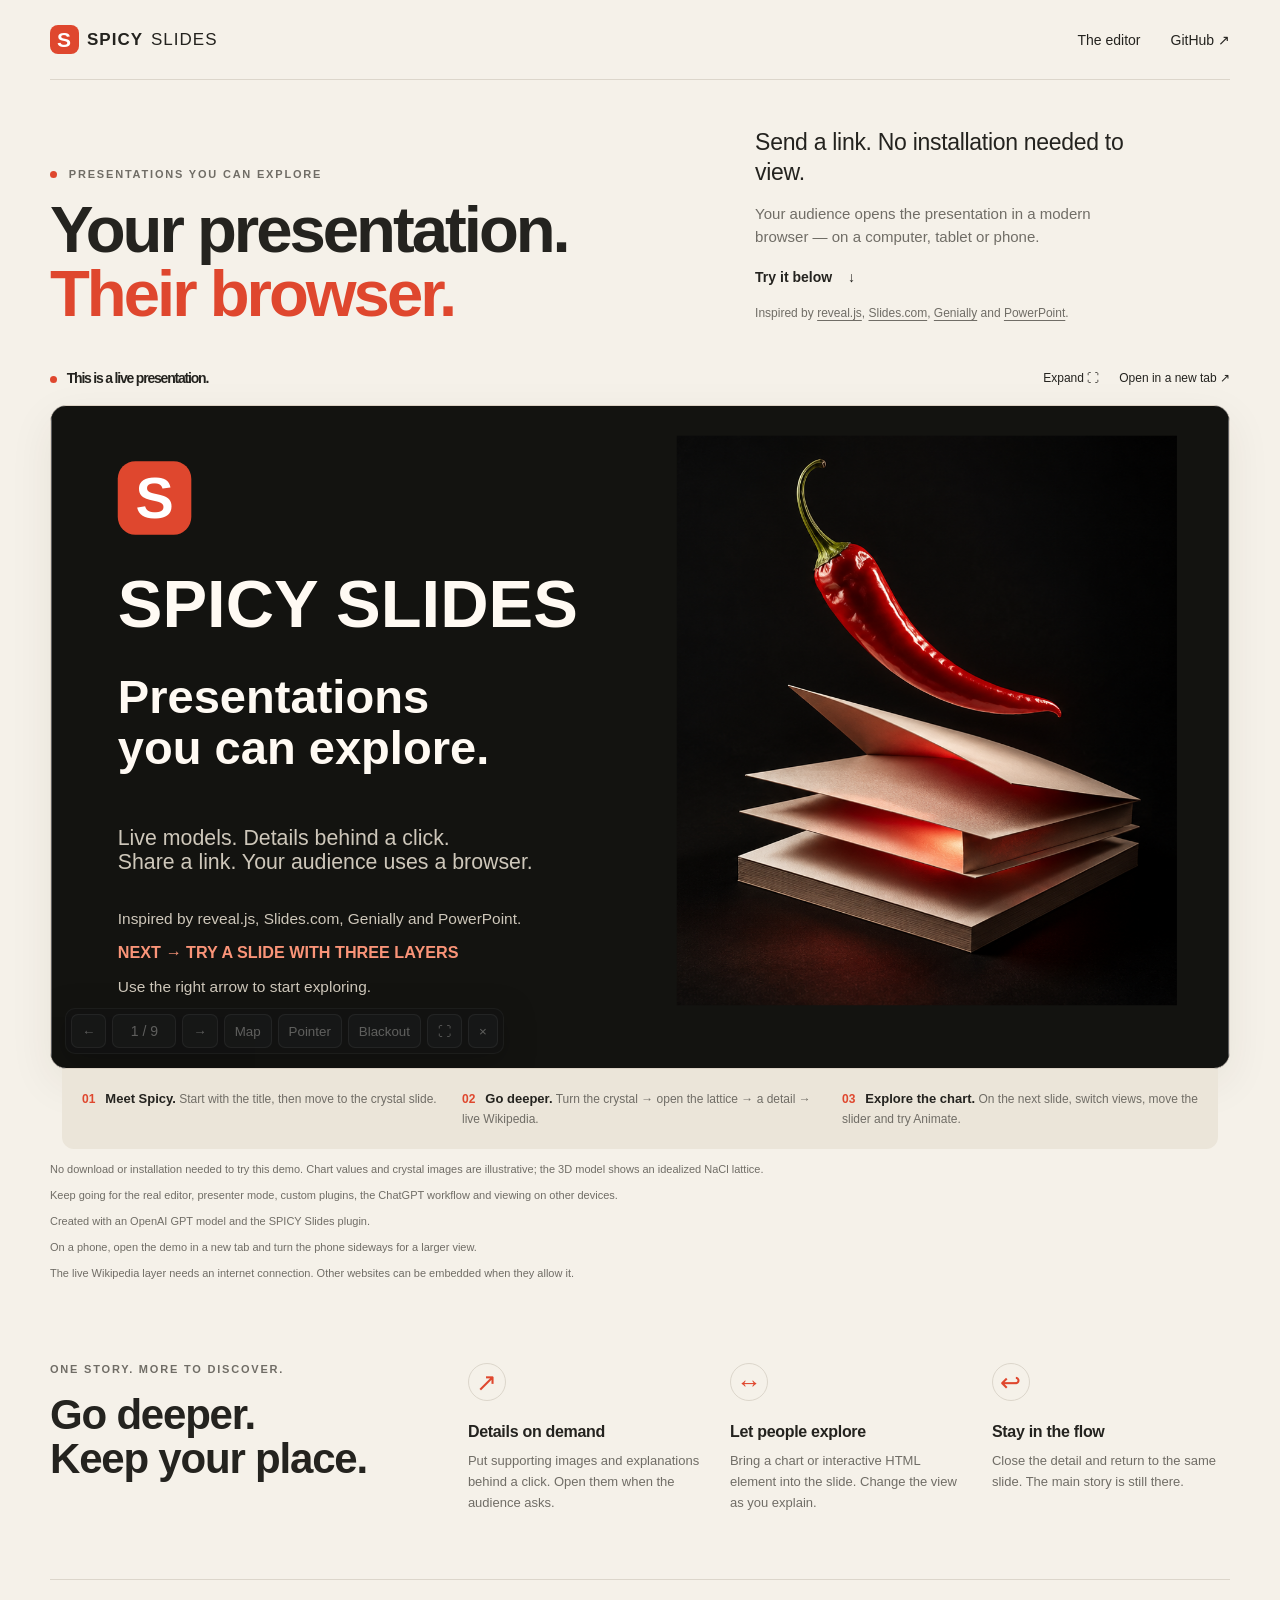
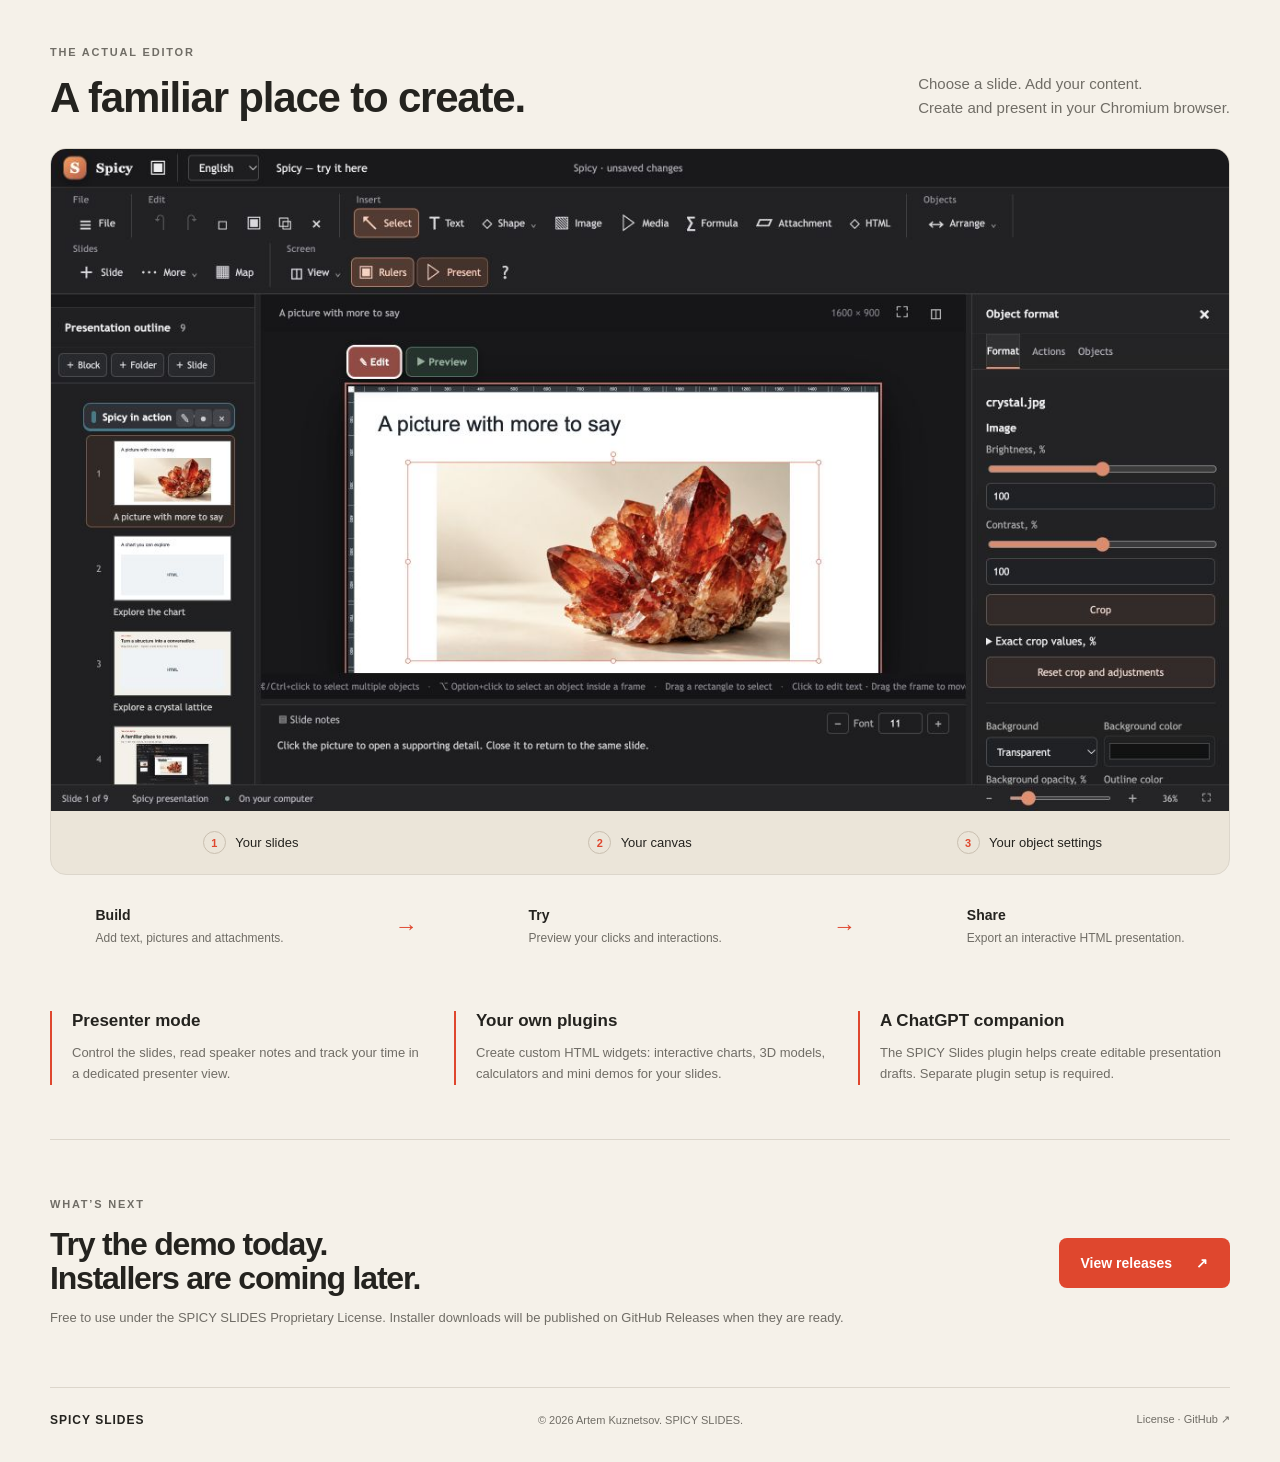
==== commit 0747add3: "Credit presentation inspirations and explicitly permit independent inspiration" ====
--- a/docs/index.html
+++ b/docs/index.html
@@ -35,12 +35,12 @@
   <main>
     <section class="intro wrap" aria-labelledby="headline">
       <div><p class="eyebrow"><span class="live-dot"></span> PRESENTATIONS YOU CAN EXPLORE</p><h1 id="headline">Your presentation.<br><em>Their browser.</em></h1></div>
-      <div class="intro-copy"><p>Send a link. No installation needed to view.</p><p class="muted">Your audience opens the presentation in a modern browser — on a computer, tablet or phone.</p><a class="text-link" href="#demo">Try it below <span aria-hidden="true">↓</span></a></div>
+      <div class="intro-copy"><p>Send a link. No installation needed to view.</p><p class="muted">Your audience opens the presentation in a modern browser — on a computer, tablet or phone.</p><a class="text-link" href="#demo">Try it below <span aria-hidden="true">↓</span></a><p class="inspiration">Inspired by <a href="https://revealjs.com/">reveal.js</a>, <a href="https://slides.com/">Slides.com</a>, <a href="https://genially.com/">Genially</a> and <a href="https://www.microsoft.com/en-us/microsoft-365/powerpoint">PowerPoint</a>.</p></div>
     </section>
 
     <section class="demo-section wrap" id="demo" aria-labelledby="demo-title">
-      <div class="demo-heading"><h2 id="demo-title"><span class="live-dot"></span> This is a live presentation.</h2><div class="demo-tools"><button id="expand-demo" type="button">Expand <span aria-hidden="true">⛶</span></button><a href="demo.html?v=20261011-title" target="_blank" rel="noopener">Open in a new tab <span aria-hidden="true">↗</span></a></div></div>
-      <div class="demo-shell"><iframe id="presentation" src="demo.html?v=20261011-title" title="Interactive Spicy demo: product title, a crystal with nested attachments, live chart and editor" allow="fullscreen" allowfullscreen></iframe></div>
+      <div class="demo-heading"><h2 id="demo-title"><span class="live-dot"></span> This is a live presentation.</h2><div class="demo-tools"><button id="expand-demo" type="button">Expand <span aria-hidden="true">⛶</span></button><a href="demo.html?v=20261011-inspiration" target="_blank" rel="noopener">Open in a new tab <span aria-hidden="true">↗</span></a></div></div>
+      <div class="demo-shell"><iframe id="presentation" src="demo.html?v=20261011-inspiration" title="Interactive Spicy demo: product title, a crystal with nested attachments, live chart and editor" allow="fullscreen" allowfullscreen></iframe></div>
       <p id="fullscreen-status" class="sr-only" aria-live="polite"></p>
       <div class="try-strip"><p><span class="step">01</span><strong>Meet Spicy.</strong> Start with the title, then move to the crystal slide.</p><p><span class="step">02</span><strong>Go deeper.</strong> Turn the crystal → open the lattice → a detail → live Wikipedia.</p><p><span class="step">03</span><strong>Explore the chart.</strong> On the next slide, switch views, move the slider and try Animate.</p></div>
       <p class="demo-note">No download or installation needed to try this demo. Chart values and crystal images are illustrative; the 3D model shows an idealized NaCl lattice.</p>
--- a/docs/site.css
+++ b/docs/site.css
@@ -2,3 +2,5 @@
 *{box-sizing:border-box}html{scroll-behavior:smooth;scroll-padding-top:24px}body{margin:0}a{color:inherit;text-decoration:none}button{font:inherit;color:inherit;cursor:pointer}a,button{touch-action:manipulation}a:focus-visible,button:focus-visible,iframe:focus-visible{outline:3px solid var(--red);outline-offset:5px}.wrap{width:min(1180px,calc(100% - 64px));margin:auto}.topbar{display:flex;justify-content:space-between;align-items:center;padding:25px 0;border-bottom:1px solid var(--line)}.brand{font-size:17px;font-weight:800;letter-spacing:1px;display:flex;align-items:center;gap:8px}.brand-mark{display:grid;place-items:center;width:29px;height:29px;background:var(--red);color:#fff;border-radius:8px;font-size:21px}.brand-light{font-weight:400}.topbar nav{display:flex;gap:30px;font-size:14px}.topbar a:hover,.text-link:hover,footer a:hover{color:var(--red)}.intro{display:grid;grid-template-columns:1.35fr 1fr;gap:64px;align-items:end;padding:48px 0 38px}.eyebrow{font-size:11px;letter-spacing:1.8px;font-weight:700;margin:0 0 18px;color:var(--muted)}.live-dot{display:inline-block;width:7px;height:7px;background:var(--red);border-radius:50%;margin-right:7px;vertical-align:middle}h1{font-size:clamp(42px,5.1vw,70px);line-height:.98;letter-spacing:-3px;margin:0;font-weight:700}h1 em{font-style:normal;color:var(--red)}.intro-copy{max-width:370px;padding-bottom:2px}.intro-copy>p:first-child{font-size:23px;line-height:1.3;margin:0 0 14px;letter-spacing:-.3px}.muted{color:var(--muted);font-size:15px;line-height:1.55;margin:0 0 20px}.text-link{font-size:14px;font-weight:700}.text-link span{padding-left:12px}.demo-heading{display:flex;justify-content:space-between;align-items:center;margin-bottom:12px}.demo-heading h2{font-size:14px;margin:0;font-weight:600}.demo-tools{display:flex;gap:20px;align-items:center;font-size:12px}.demo-tools button{border:0;background:none;padding:8px 0}.demo-tools a:hover,.demo-tools button:hover{color:var(--red)}.demo-shell{aspect-ratio:16/9;overflow:hidden;background:#181818;border:1px solid #ddd3c6;border-radius:var(--radius);box-shadow:0 14px 45px #39301b12}.demo-shell iframe{width:100%;height:100%;display:block;border:0}.demo-shell iframe:fullscreen{border-radius:0;background:#181818;width:100vw;height:100vh}.try-strip{display:grid;grid-template-columns:repeat(3,1fr);gap:24px;background:#ebe5d9;border-radius:0 0 12px 12px;margin:0 12px;padding:20px}.try-strip p{font-size:12px;line-height:1.6;margin:0;color:var(--muted)}.try-strip strong{color:var(--ink);font-size:13px;font-weight:600}.step{display:inline-block;color:var(--red);font-weight:700;margin-right:10px}.demo-note{font-size:11px;color:var(--muted);margin:14px 0 0}.story{display:grid;grid-template-columns:1fr 2.1fr;gap:55px;padding:84px 0 65px;border-bottom:1px solid var(--line)}h2{font-size:clamp(28px,3.3vw,42px);line-height:1.05;letter-spacing:-1.2px;font-weight:600;margin:0}.benefits{display:grid;grid-template-columns:repeat(3,1fr);gap:24px}.feature-symbol{display:grid;place-items:center;width:38px;height:38px;border:1px solid var(--line);border-radius:50%;color:var(--red);font-size:25px;margin-bottom:22px}.benefits h3{font-size:16px;letter-spacing:-.3px;margin:0 0 10px}.benefits p{font-size:13px;line-height:1.6;color:var(--muted);margin:0}.interface{padding:66px 0}.interface-heading{display:flex;align-items:end;justify-content:space-between;gap:36px;margin-bottom:28px}.interface-heading>p{font-size:15px;line-height:1.6;color:var(--muted);margin:0}.interface figure{margin:0;background:#ebe5d9;border-radius:var(--radius);overflow:hidden;border:1px solid var(--line)}.interface img{display:block;width:100%;height:auto}.interface figcaption{display:grid;grid-template-columns:repeat(3,1fr);text-align:center;padding:20px 10px;gap:10px;font-size:13px}.interface figcaption b{display:inline-grid;place-items:center;border:1px solid #c9bfb0;border-radius:50%;height:23px;width:23px;font-size:11px;margin-right:6px;color:var(--red)}.workflow{display:flex;justify-content:space-around;align-items:center;padding:32px 0 0;gap:20px}.workflow p{margin:0;display:flex;flex-direction:column;gap:8px;font-size:14px}.workflow p span{font-size:12px;color:var(--muted)}.workflow-arrow{color:var(--red);font-size:23px}.release{border-top:1px solid var(--line);display:flex;justify-content:space-between;align-items:center;gap:32px;padding:58px 0}.release h2{font-size:32px}.release p:last-child{color:var(--muted);font-size:13px;line-height:1.6;margin-bottom:0}.button{background:var(--red);color:#fff;border-radius:8px;padding:17px 22px;font-size:14px;font-weight:600;white-space:nowrap}.button:hover{background:#be3923}.button span{margin-left:20px}footer{display:flex;justify-content:space-between;align-items:center;gap:20px;border-top:1px solid var(--line);padding:25px 0 35px;font-size:11px;color:var(--muted)}footer .brand{font-size:12px;color:var(--ink)}footer p{margin:0}.skip{position:absolute;left:15px;top:-60px;padding:10px;background:var(--ink);color:white;z-index:2}.skip:focus{top:10px}.sr-only{position:absolute;width:1px;height:1px;overflow:hidden;clip:rect(0,0,0,0);white-space:nowrap}
 @media(max-width:760px){.wrap{width:calc(100% - 32px)}.topbar{padding:18px 0}.brand{font-size:13px;gap:5px}.topbar nav{gap:16px;font-size:12px}.intro{grid-template-columns:1fr;gap:24px;padding:34px 0 30px}h1{letter-spacing:-2px;font-size:50px}.intro-copy{max-width:100%}.intro-copy>p:first-child{font-size:20px}.muted{font-size:14px;margin-bottom:12px}.demo-heading{align-items:start;gap:15px}.demo-heading h2{font-size:12px;padding-top:7px}.demo-tools{gap:8px;flex-direction:column;align-items:end;font-size:11px}.demo-tools button{padding:5px 0}.demo-shell{border-radius:9px}.try-strip{grid-template-columns:1fr;gap:10px;margin:0 5px;padding:15px}.demo-note{line-height:1.5}.story{grid-template-columns:1fr;gap:30px;padding:48px 0}.benefits{gap:20px}.benefits h3{font-size:14px}.benefits p{font-size:12px}.feature-symbol{margin-bottom:14px}.interface{padding:44px 0}.interface-heading{display:block}.interface-heading>p{margin-top:16px;font-size:14px}.interface figcaption{font-size:10px;padding:15px 5px}.interface figcaption b{width:19px;height:19px;margin-right:3px}.workflow{align-items:start;gap:12px;flex-wrap:wrap}.workflow p{flex:1;min-width:90px}.workflow p span{font-size:11px;line-height:1.5}.workflow-arrow{display:none}.release{display:block;padding:40px 0}.release h2{font-size:29px}.release .button{display:inline-block;margin-top:24px}footer{flex-wrap:wrap}footer p{display:block;flex-basis:100%;order:3;line-height:1.5}}
 .extras{display:grid;grid-template-columns:repeat(3,1fr);gap:32px;padding:0 0 54px}.extras article{border-left:2px solid var(--red);padding-left:20px}.extras h3{margin:0 0 12px;font-size:17px}.extras p{font-size:13px;line-height:1.6;margin:0;color:var(--muted)}@media(max-width:760px){.extras{grid-template-columns:1fr;gap:24px;padding-bottom:40px}}@media(prefers-reduced-motion:reduce){html{scroll-behavior:auto}}
+
+.inspiration{font-size:12px;line-height:1.6;color:var(--muted);margin:18px 0 0}.inspiration a{text-decoration:underline;text-underline-offset:3px}.inspiration a:hover{color:var(--red)}
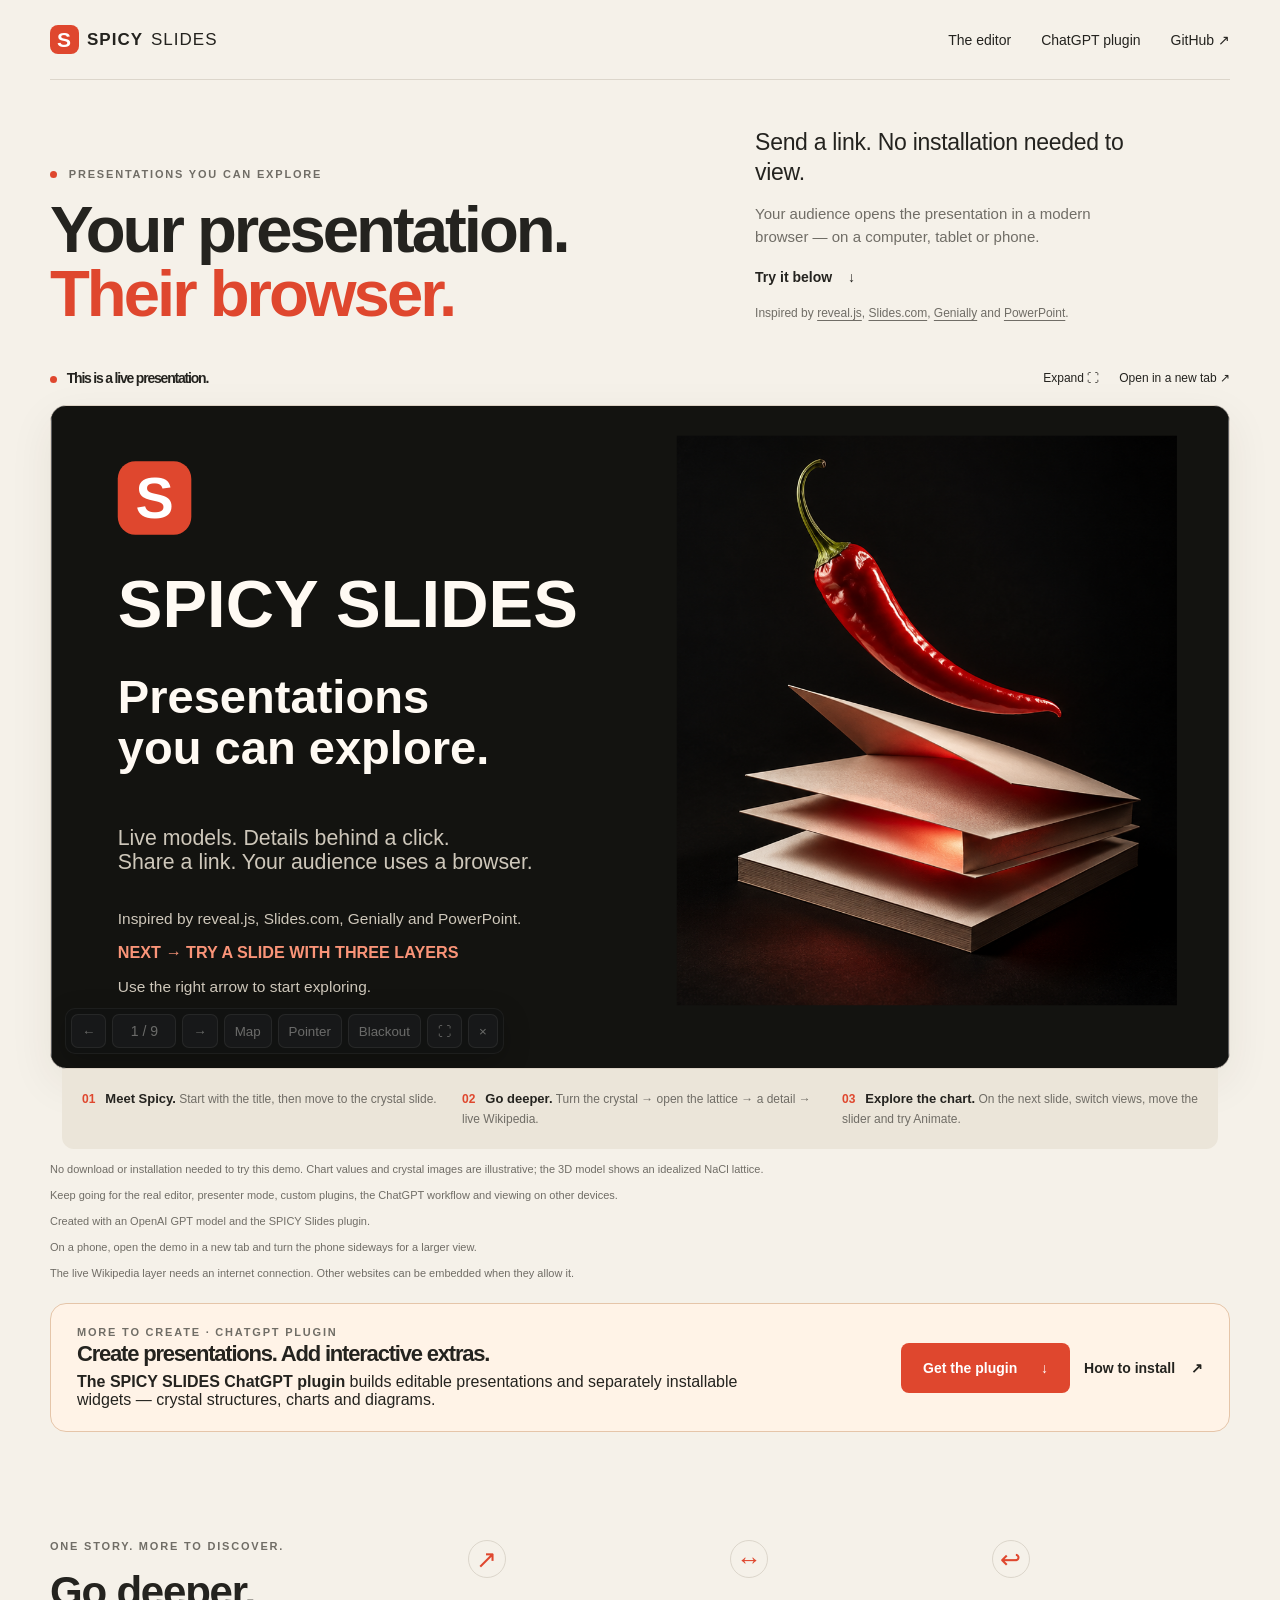
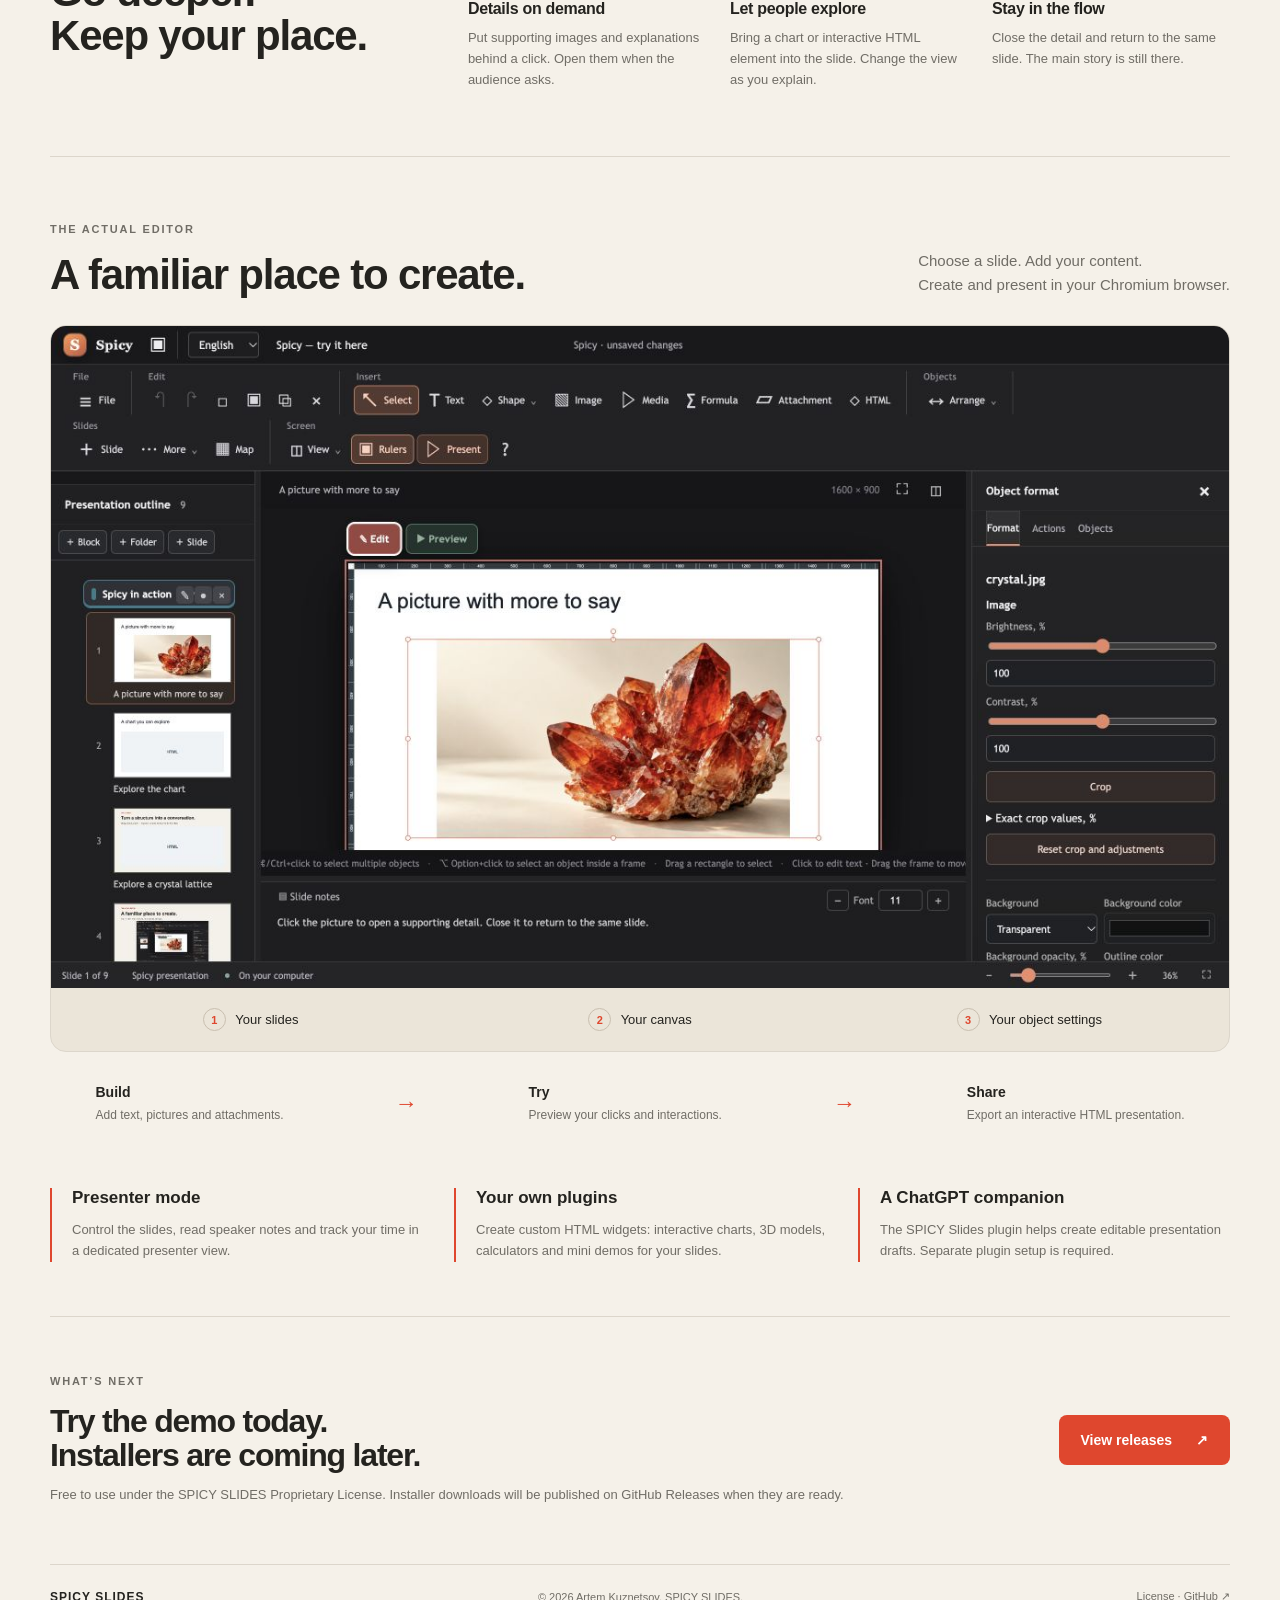
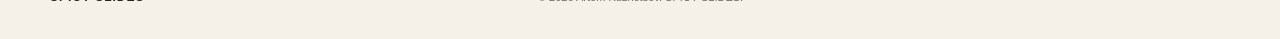
==== commit 17068ff0: "Place ChatGPT plugin details after the demo and add compact discovery banners" ====
--- a/docs/index.html
+++ b/docs/index.html
@@ -25,12 +25,13 @@
   <link rel="icon" href="assets/icon.svg" type="image/svg+xml">
   <link rel="stylesheet" href="site.css">
   <script type="application/ld+json">{"@context":"https://schema.org","@type":"SoftwareApplication","name":"Spicy Slides","url":"https://abkuznetsov.github.io/SPICY/","applicationCategory":"MultimediaApplication","description":"Presentation editor for interactive slides, clickable attachments, HTML widgets and presenter mode. A Spicy Slides plugin for ChatGPT helps create editable drafts.","image":"https://abkuznetsov.github.io/SPICY/assets/cover-branded.png","screenshot":"https://abkuznetsov.github.io/SPICY/assets/editor-en.jpg","sameAs":"https://github.com/ABKuznetsov/SPICY"}</script>
+<style>.plugin-banner{display:flex;align-items:center;justify-content:space-between;gap:24px;margin-top:24px;margin-bottom:24px;padding:22px 26px;border:1px solid #e5c5a9;border-radius:16px;background:#fff3e7}.plugin-banner h2{font-size:22px;margin:4px 0 8px}.plugin-banner p{margin:0;max-width:700px}.plugin-banner .eyebrow{font-size:11px}.plugin-banner .button{white-space:nowrap}.plugin-banner nav{display:flex;gap:14px;align-items:center;flex-wrap:wrap}@media(max-width:700px){.plugin-banner{flex-direction:column;align-items:flex-start;padding:18px}.plugin-banner h2{font-size:20px}}</style>
 </head>
 <body>
   <a class="skip" href="#demo">Skip to the live demo</a>
   <header class="topbar wrap">
     <a class="brand" href="./" aria-label="Spicy Slides home"><span class="brand-mark">S</span> SPICY <span class="brand-light">SLIDES</span></a>
-    <nav aria-label="Main navigation"><a href="#interface">The editor</a><a href="https://github.com/ABKuznetsov/SPICY">GitHub <span aria-hidden="true">↗</span></a></nav>
+    <nav aria-label="Main navigation"><a href="#interface">The editor</a><a href="#chatgpt-plugin">ChatGPT plugin</a><a href="https://github.com/ABKuznetsov/SPICY">GitHub <span aria-hidden="true">↗</span></a></nav>
   </header>
   <main>
     <section class="intro wrap" aria-labelledby="headline">
@@ -48,6 +49,11 @@
       <p class="demo-note">Created with an OpenAI GPT model and the SPICY Slides plugin.</p>
       <p class="demo-note">On a phone, open the demo in a new tab and turn the phone sideways for a larger view.</p>
       <p class="demo-note">The live Wikipedia layer needs an internet connection. Other websites can be embedded when they allow it.</p>
+    </section>
+
+    <section class="plugin-banner wrap" id="chatgpt-plugin" aria-labelledby="plugin-title">
+      <div><p class="eyebrow">MORE TO CREATE · CHATGPT PLUGIN</p><h2 id="plugin-title">Create presentations. Add interactive extras.</h2><p><strong>The SPICY SLIDES ChatGPT plugin</strong> builds editable presentations and separately installable widgets — crystal structures, charts and diagrams.</p></div>
+      <nav aria-label="ChatGPT plugin downloads and setup"><a class="button" href="https://github.com/ABKuznetsov/SPICY/raw/refs/heads/main/chatgpt-plugin/SPICY-SLIDES-plugin-0.2.1.zip">Get the plugin <span aria-hidden="true">↓</span></a><a class="text-link" href="https://github.com/ABKuznetsov/SPICY/blob/main/chatgpt-plugin/INSTALL.md">How to install <span aria-hidden="true">↗</span></a></nav>
     </section>
 
     <section class="story wrap" aria-labelledby="story-title">
@@ -69,3 +75,4 @@
   <script src="site.js"></script>
 </body>
 </html>
+
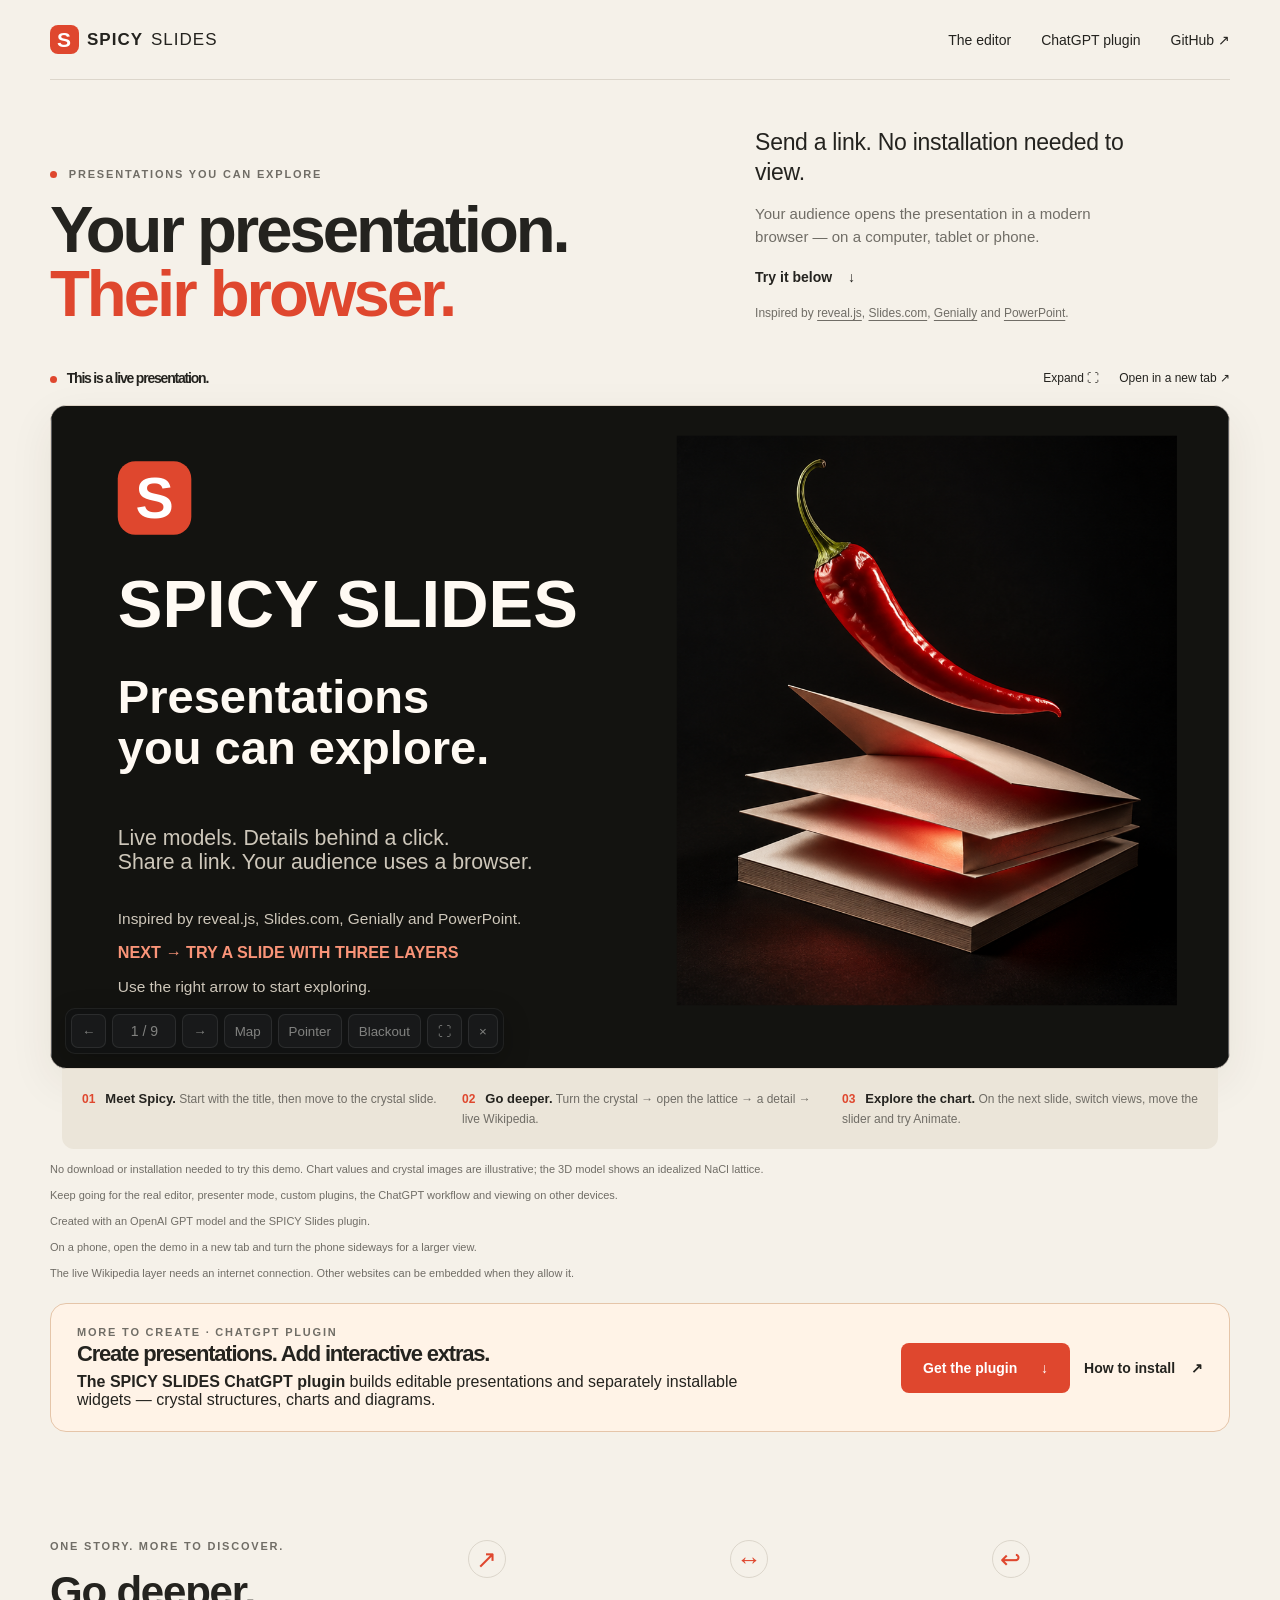
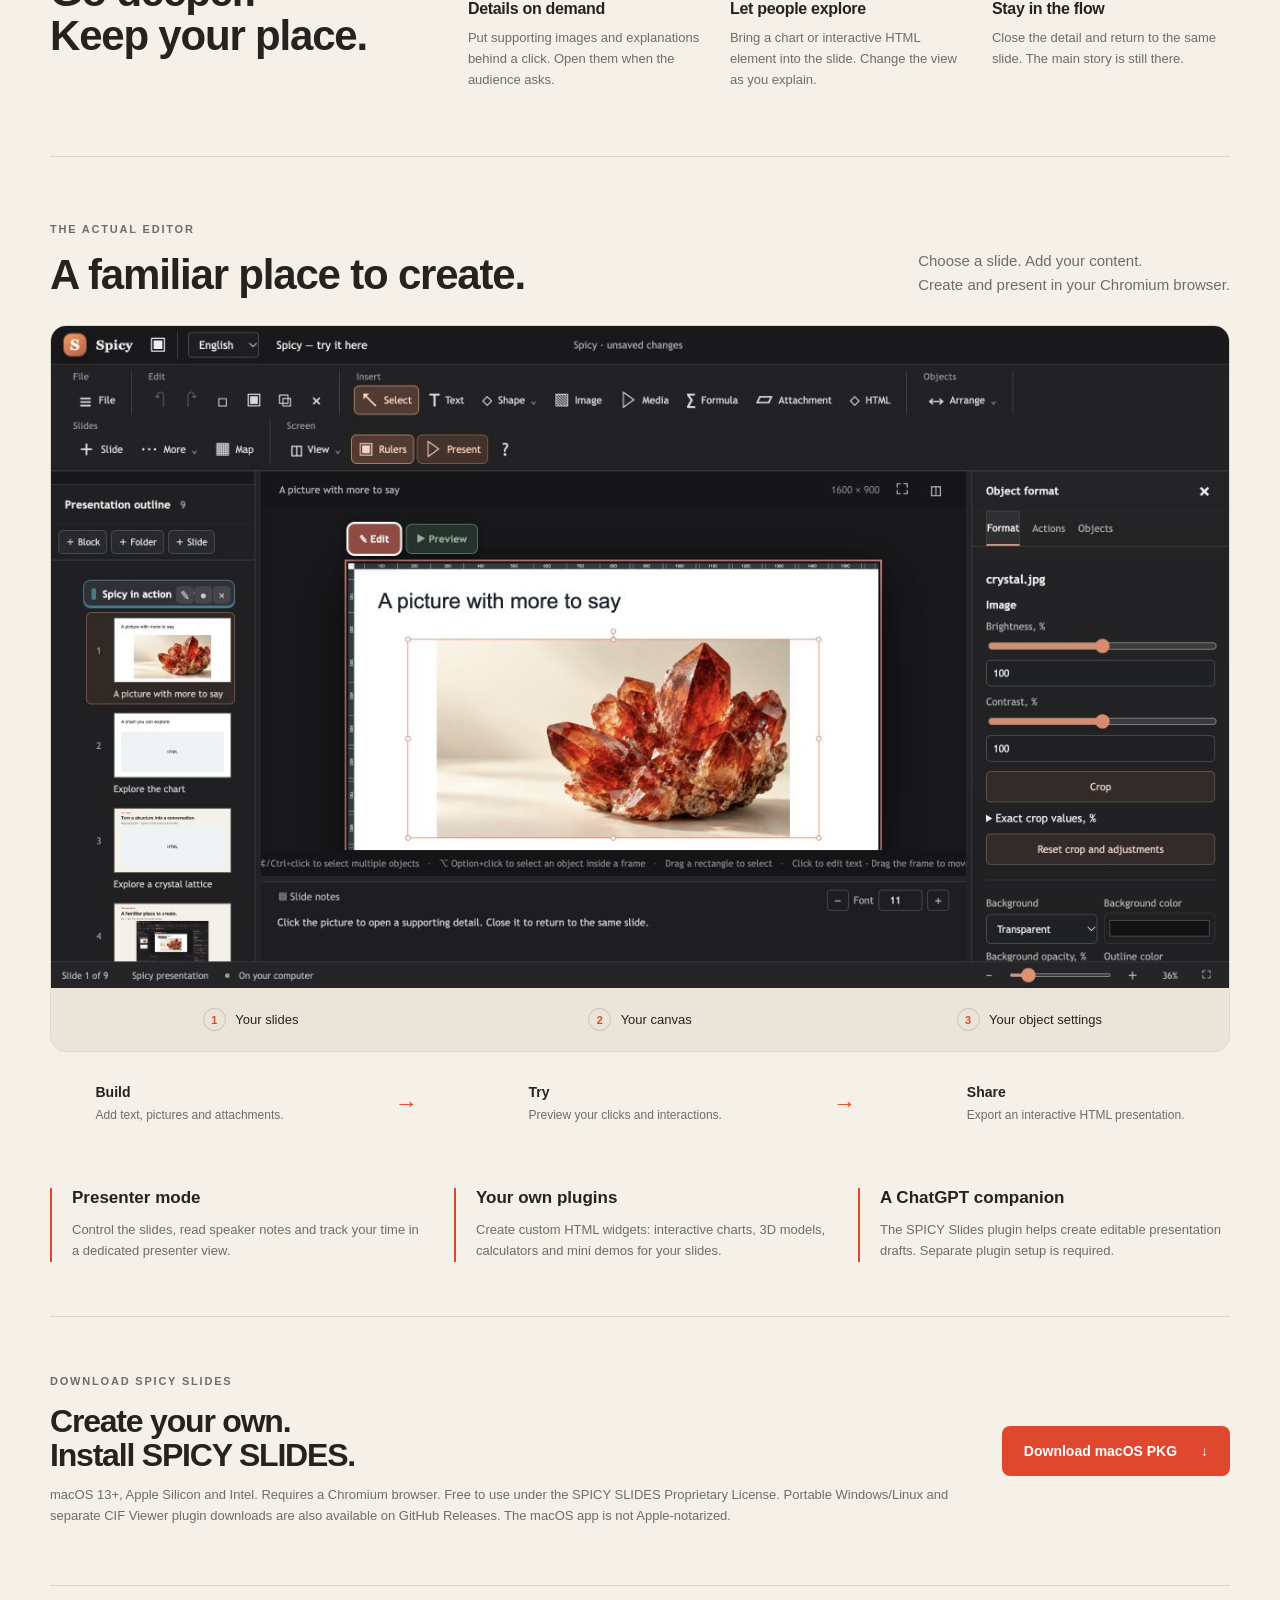
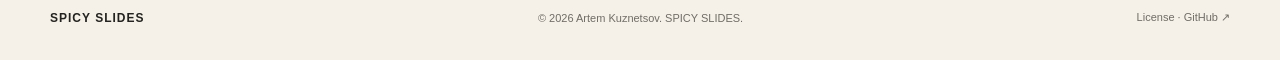
==== commit ffaad876: "Publish macOS installer downloads and update manifest with independent plugin support" ====
--- a/docs/index.html
+++ b/docs/index.html
@@ -69,7 +69,7 @@
 
     <section class="extras wrap" aria-label="More Spicy Slides features"><article><h3>Presenter mode</h3><p>Control the slides, read speaker notes and track your time in a dedicated presenter view.</p></article><article><h3>Your own plugins</h3><p>Create custom HTML widgets: interactive charts, 3D models, calculators and mini demos for your slides.</p></article><article><h3>A ChatGPT companion</h3><p>The SPICY Slides plugin helps create editable presentation drafts. Separate plugin setup is required.</p></article></section>
 
-    <section class="release wrap" aria-labelledby="release-title"><div><p class="eyebrow">WHAT’S NEXT</p><h2 id="release-title">Try the demo today.<br>Installers are coming later.</h2><p>Free to use under the SPICY SLIDES Proprietary License. Installer downloads will be published on GitHub Releases when they are ready.</p></div><a class="button" href="https://github.com/ABKuznetsov/SPICY/releases">View releases <span aria-hidden="true">↗</span></a></section>
+    <section class="release wrap" aria-labelledby="release-title"><div><p class="eyebrow">DOWNLOAD SPICY SLIDES</p><h2 id="release-title">Create your own.<br>Install SPICY SLIDES.</h2><p>macOS 13+, Apple Silicon and Intel. Requires a Chromium browser. Free to use under the SPICY SLIDES Proprietary License. Portable Windows/Linux and separate CIF Viewer plugin downloads are also available on GitHub Releases. The macOS app is not Apple-notarized.</p></div><a class="button" href="https://github.com/ABKuznetsov/SPICY/releases/download/v0.2.0/SPICY-SLIDES-0.2.0-macOS.pkg">Download macOS PKG <span aria-hidden="true">↓</span></a></section>
   </main>
   <footer class="wrap"><a class="brand" href="./">SPICY SLIDES</a><p>© 2026 Artem Kuznetsov. SPICY SLIDES.</p><nav aria-label="Legal and project links"><a href="license.html">License</a> · <a href="https://github.com/ABKuznetsov/SPICY">GitHub ↗</a></nav></footer>
   <script src="site.js"></script>
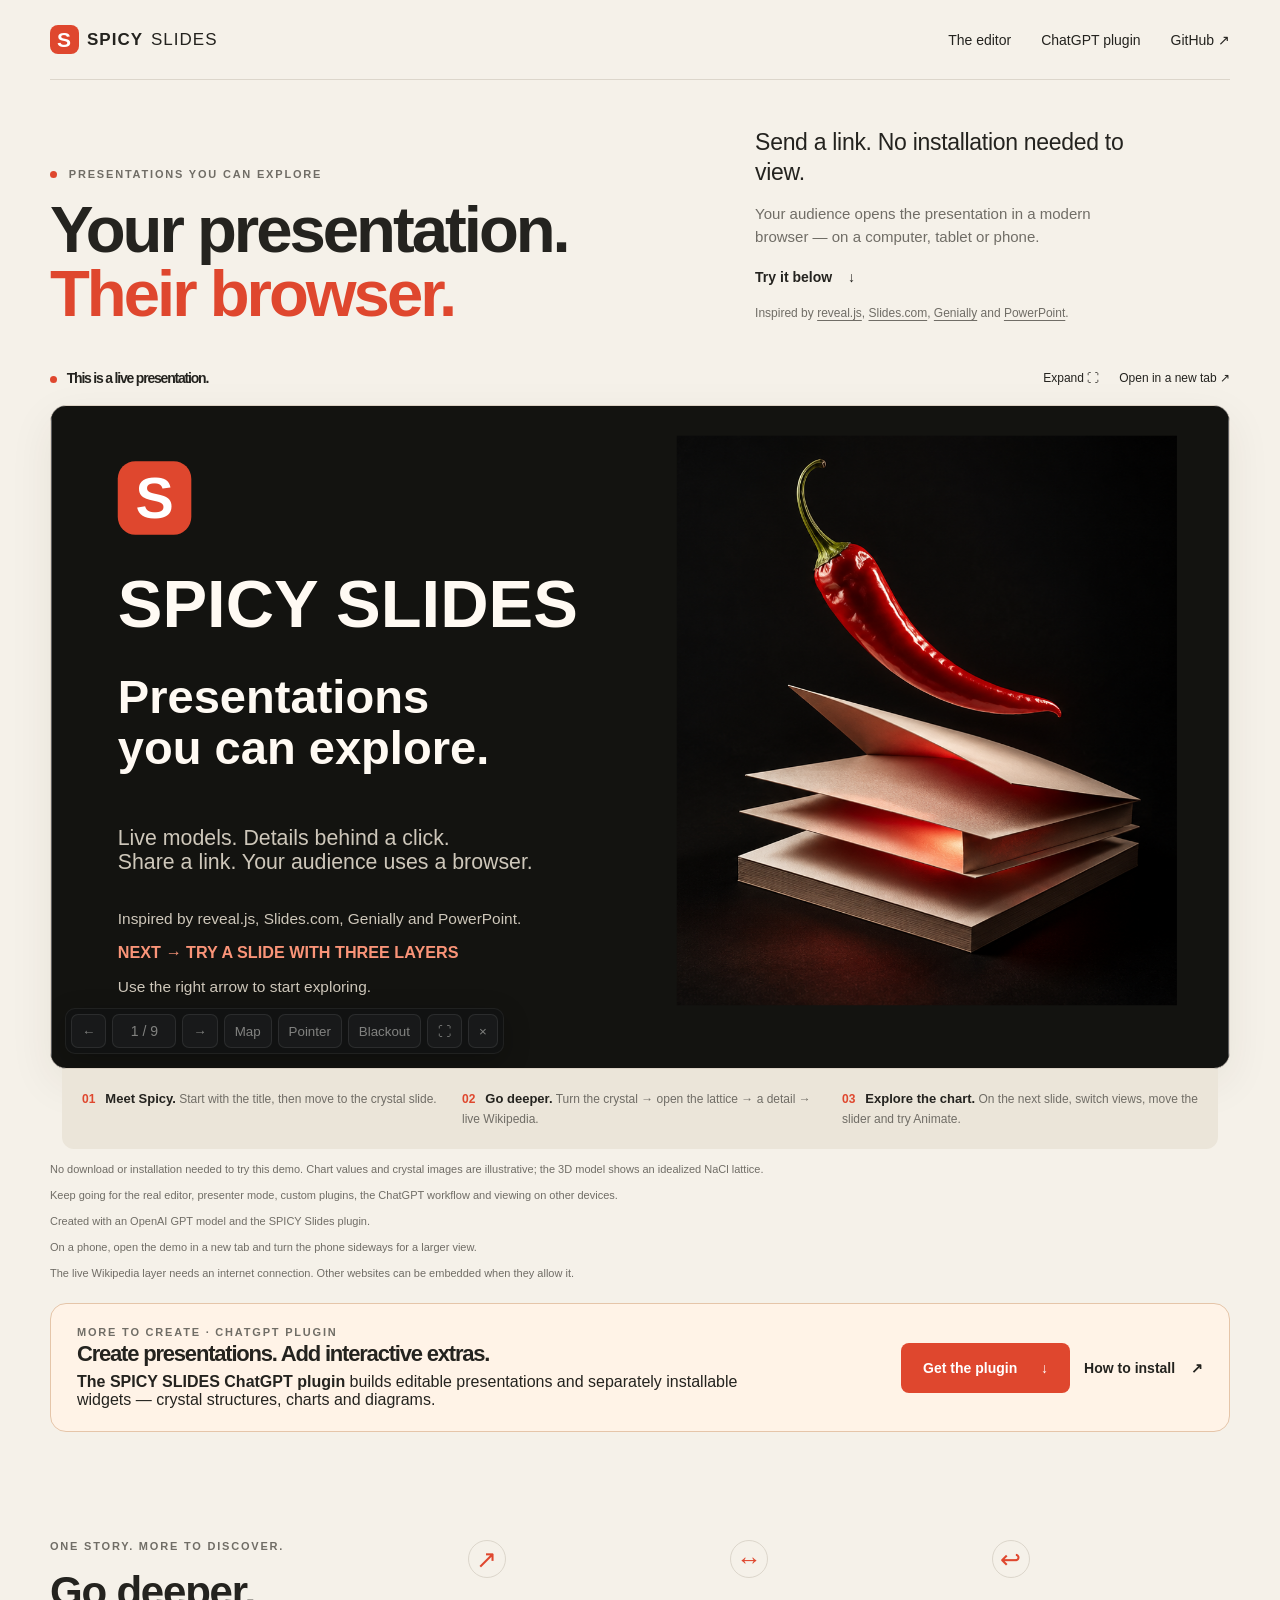
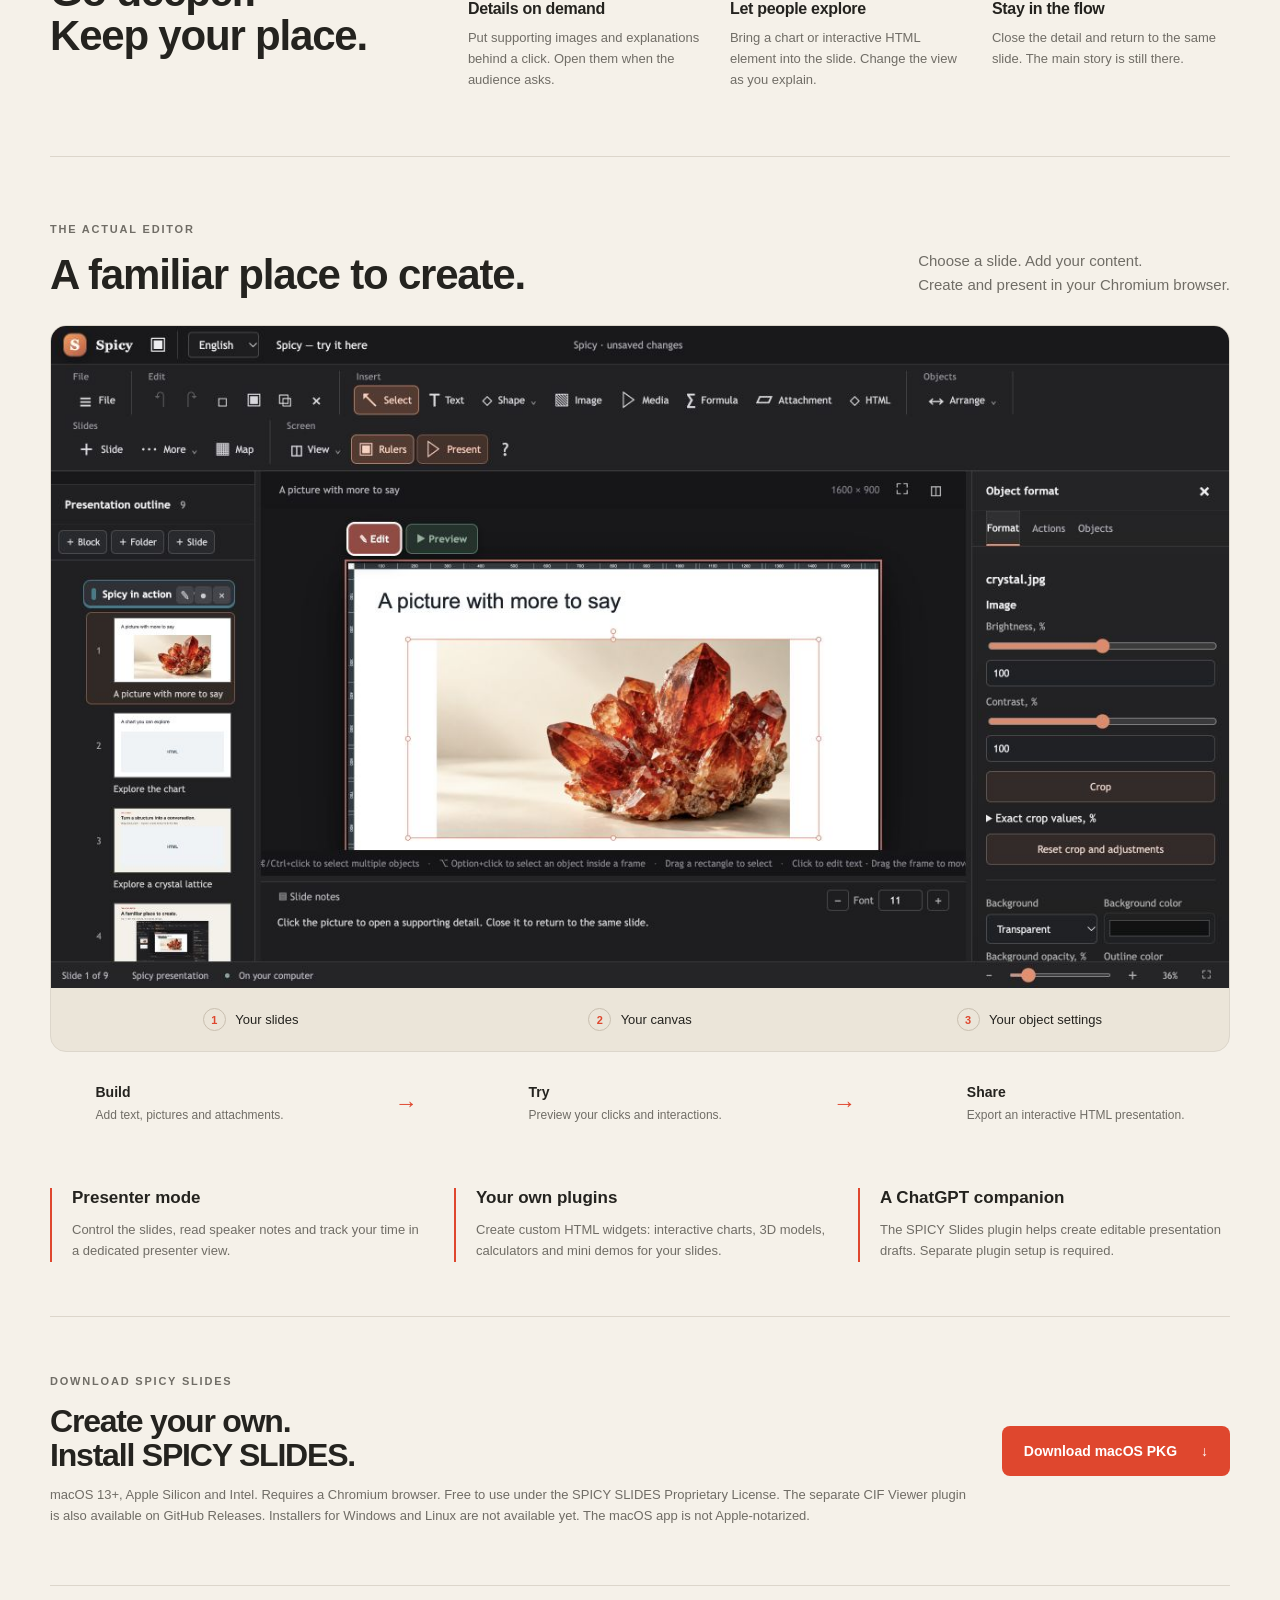
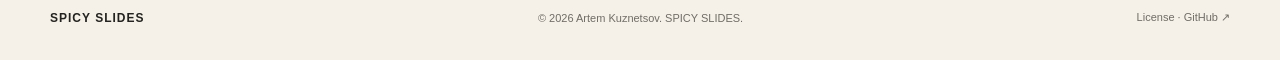
==== commit c715d2ff: "Remove portable editor publication and advertise only available installers" ====
--- a/docs/index.html
+++ b/docs/index.html
@@ -69,7 +69,7 @@
 
     <section class="extras wrap" aria-label="More Spicy Slides features"><article><h3>Presenter mode</h3><p>Control the slides, read speaker notes and track your time in a dedicated presenter view.</p></article><article><h3>Your own plugins</h3><p>Create custom HTML widgets: interactive charts, 3D models, calculators and mini demos for your slides.</p></article><article><h3>A ChatGPT companion</h3><p>The SPICY Slides plugin helps create editable presentation drafts. Separate plugin setup is required.</p></article></section>
 
-    <section class="release wrap" aria-labelledby="release-title"><div><p class="eyebrow">DOWNLOAD SPICY SLIDES</p><h2 id="release-title">Create your own.<br>Install SPICY SLIDES.</h2><p>macOS 13+, Apple Silicon and Intel. Requires a Chromium browser. Free to use under the SPICY SLIDES Proprietary License. Portable Windows/Linux and separate CIF Viewer plugin downloads are also available on GitHub Releases. The macOS app is not Apple-notarized.</p></div><a class="button" href="https://github.com/ABKuznetsov/SPICY/releases/download/v0.2.0/SPICY-SLIDES-0.2.0-macOS.pkg">Download macOS PKG <span aria-hidden="true">↓</span></a></section>
+    <section class="release wrap" aria-labelledby="release-title"><div><p class="eyebrow">DOWNLOAD SPICY SLIDES</p><h2 id="release-title">Create your own.<br>Install SPICY SLIDES.</h2><p>macOS 13+, Apple Silicon and Intel. Requires a Chromium browser. Free to use under the SPICY SLIDES Proprietary License. The separate CIF Viewer plugin is also available on GitHub Releases. Installers for Windows and Linux are not available yet. The macOS app is not Apple-notarized.</p></div><a class="button" href="https://github.com/ABKuznetsov/SPICY/releases/download/v0.2.0/SPICY-SLIDES-0.2.0-macOS.pkg">Download macOS PKG <span aria-hidden="true">↓</span></a></section>
   </main>
   <footer class="wrap"><a class="brand" href="./">SPICY SLIDES</a><p>© 2026 Artem Kuznetsov. SPICY SLIDES.</p><nav aria-label="Legal and project links"><a href="license.html">License</a> · <a href="https://github.com/ABKuznetsov/SPICY">GitHub ↗</a></nav></footer>
   <script src="site.js"></script>
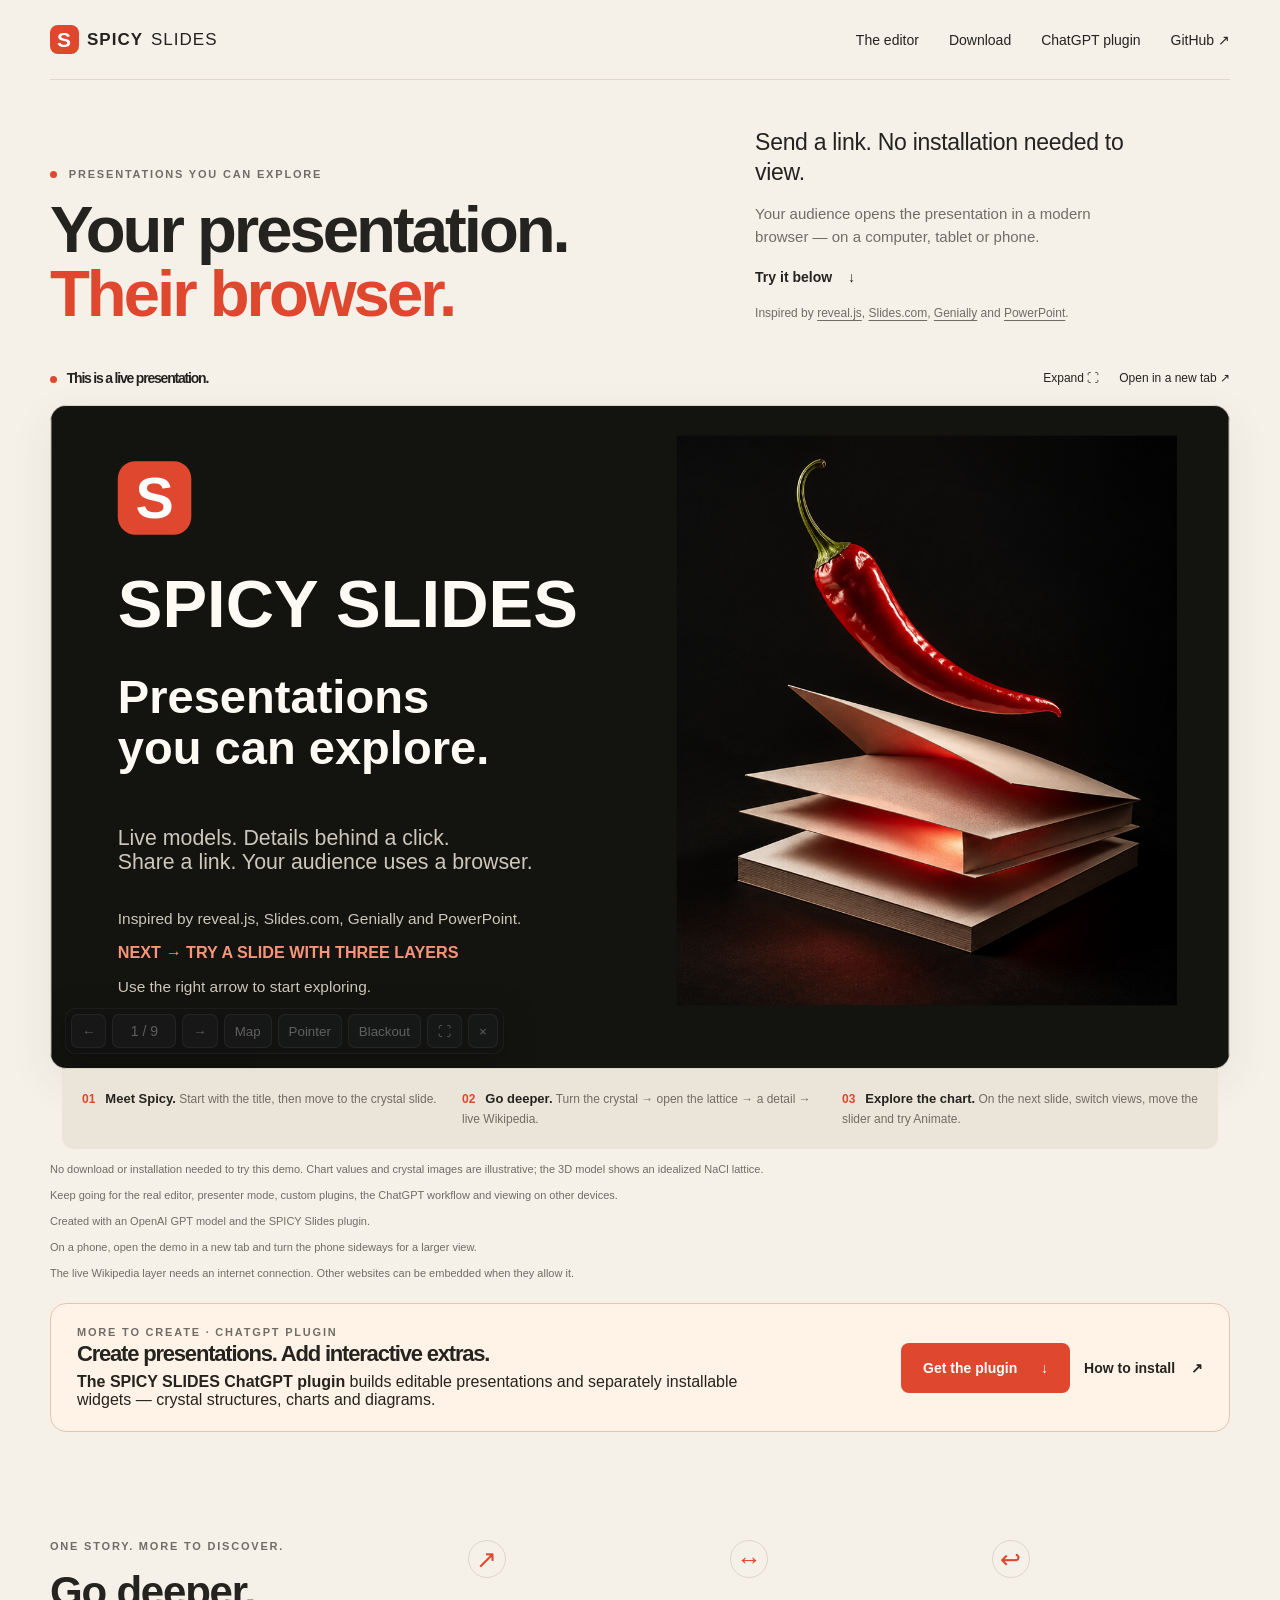
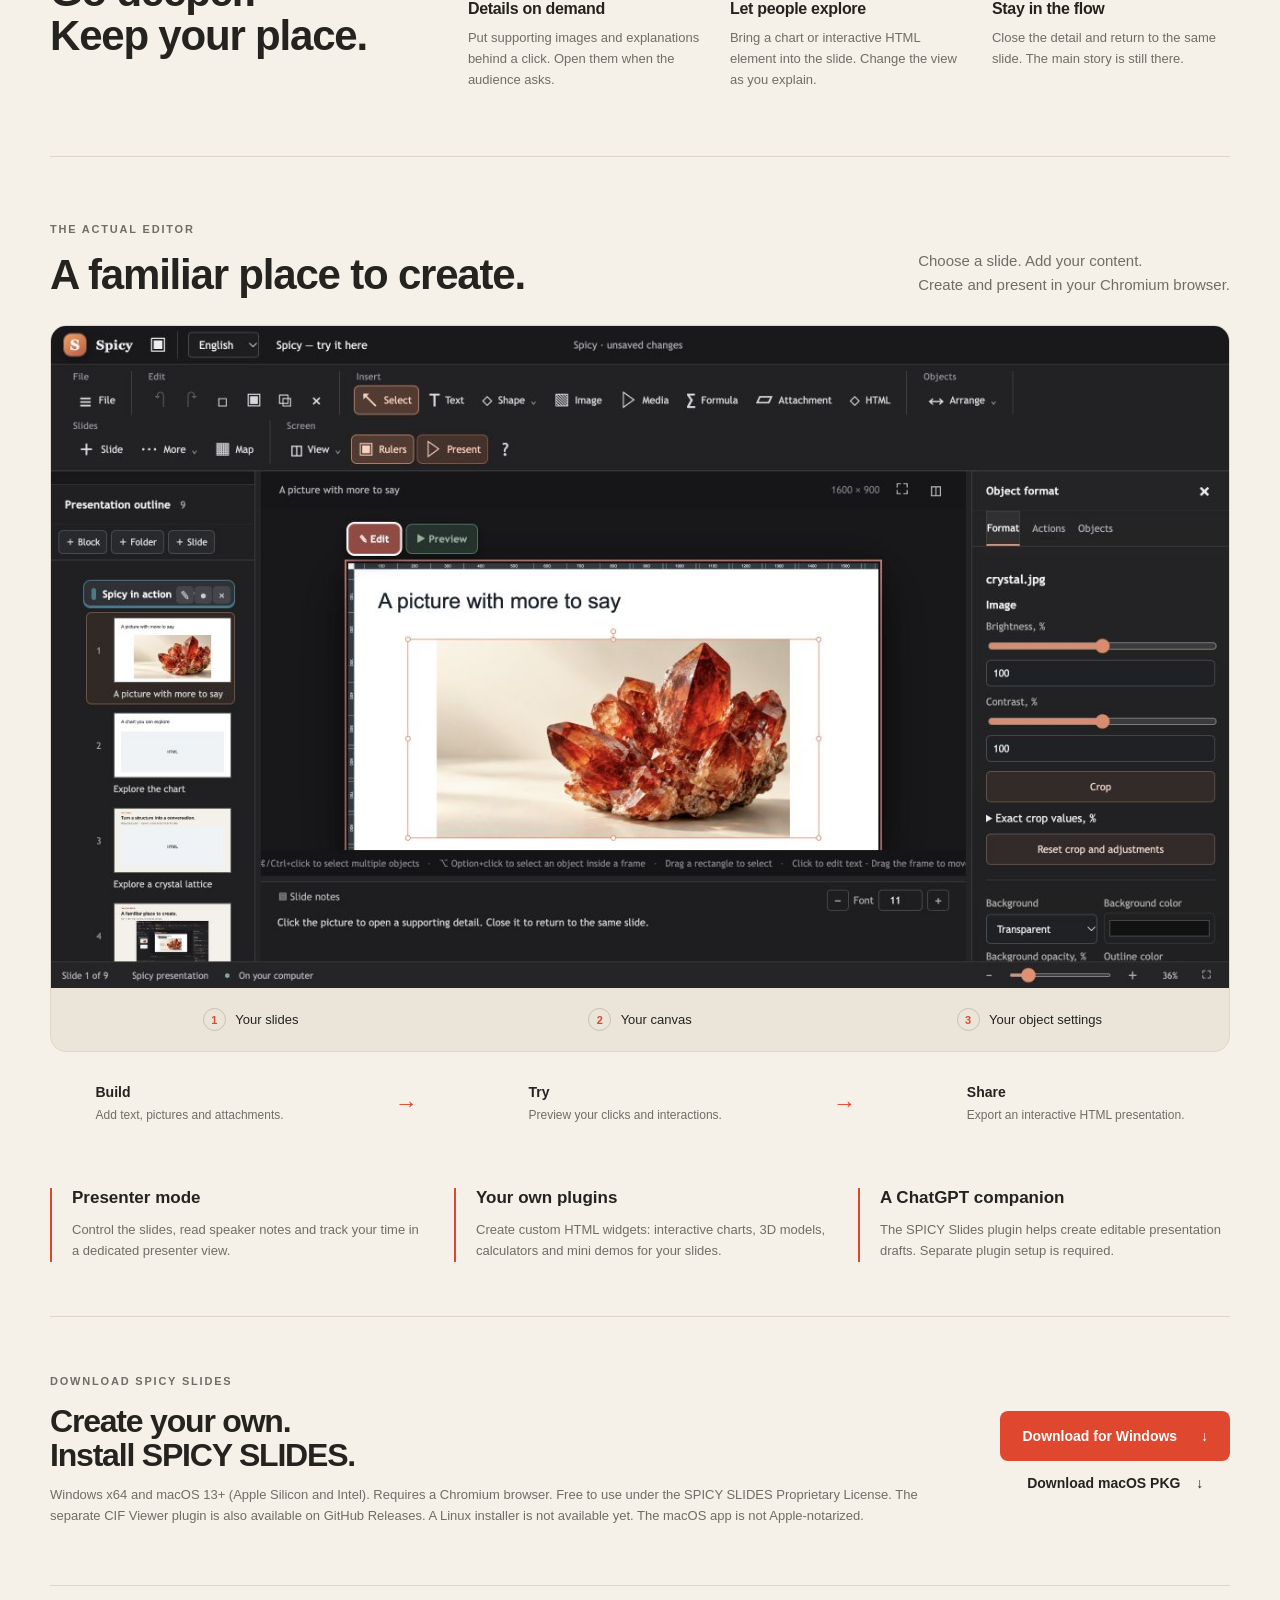
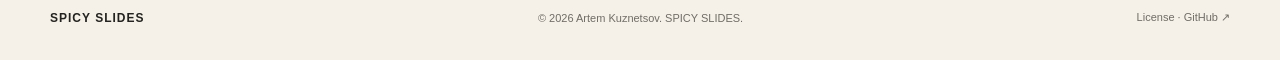
==== commit 4a09ba0b: "Add Windows installer download links" ====
--- a/docs/index.html
+++ b/docs/index.html
@@ -24,14 +24,14 @@
   <meta name="twitter:image" content="https://abkuznetsov.github.io/SPICY/assets/cover-branded.png">
   <link rel="icon" href="assets/icon.svg" type="image/svg+xml">
   <link rel="stylesheet" href="site.css">
-  <script type="application/ld+json">{"@context":"https://schema.org","@type":"SoftwareApplication","name":"Spicy Slides","url":"https://abkuznetsov.github.io/SPICY/","applicationCategory":"MultimediaApplication","description":"Presentation editor for interactive slides, clickable attachments, HTML widgets and presenter mode. A Spicy Slides plugin for ChatGPT helps create editable drafts.","image":"https://abkuznetsov.github.io/SPICY/assets/cover-branded.png","screenshot":"https://abkuznetsov.github.io/SPICY/assets/editor-en.jpg","sameAs":"https://github.com/ABKuznetsov/SPICY"}</script>
+  <script type="application/ld+json">{"@context":"https://schema.org","@type":"SoftwareApplication","name":"Spicy Slides","url":"https://abkuznetsov.github.io/SPICY/","applicationCategory":"MultimediaApplication","operatingSystem":"Windows, macOS","softwareVersion":"0.2.0","downloadUrl":"https://github.com/ABKuznetsov/SPICY/releases/tag/v0.2.0","description":"Presentation editor for interactive slides, clickable attachments, HTML widgets and presenter mode. A Spicy Slides plugin for ChatGPT helps create editable drafts.","image":"https://abkuznetsov.github.io/SPICY/assets/cover-branded.png","screenshot":"https://abkuznetsov.github.io/SPICY/assets/editor-en.jpg","sameAs":"https://github.com/ABKuznetsov/SPICY"}</script>
 <style>.plugin-banner{display:flex;align-items:center;justify-content:space-between;gap:24px;margin-top:24px;margin-bottom:24px;padding:22px 26px;border:1px solid #e5c5a9;border-radius:16px;background:#fff3e7}.plugin-banner h2{font-size:22px;margin:4px 0 8px}.plugin-banner p{margin:0;max-width:700px}.plugin-banner .eyebrow{font-size:11px}.plugin-banner .button{white-space:nowrap}.plugin-banner nav{display:flex;gap:14px;align-items:center;flex-wrap:wrap}@media(max-width:700px){.plugin-banner{flex-direction:column;align-items:flex-start;padding:18px}.plugin-banner h2{font-size:20px}}</style>
 </head>
 <body>
   <a class="skip" href="#demo">Skip to the live demo</a>
   <header class="topbar wrap">
     <a class="brand" href="./" aria-label="Spicy Slides home"><span class="brand-mark">S</span> SPICY <span class="brand-light">SLIDES</span></a>
-    <nav aria-label="Main navigation"><a href="#interface">The editor</a><a href="#chatgpt-plugin">ChatGPT plugin</a><a href="https://github.com/ABKuznetsov/SPICY">GitHub <span aria-hidden="true">↗</span></a></nav>
+    <nav aria-label="Main navigation"><a href="#interface">The editor</a><a href="#download">Download</a><a href="#chatgpt-plugin">ChatGPT plugin</a><a href="https://github.com/ABKuznetsov/SPICY">GitHub <span aria-hidden="true">↗</span></a></nav>
   </header>
   <main>
     <section class="intro wrap" aria-labelledby="headline">
@@ -69,7 +69,7 @@
 
     <section class="extras wrap" aria-label="More Spicy Slides features"><article><h3>Presenter mode</h3><p>Control the slides, read speaker notes and track your time in a dedicated presenter view.</p></article><article><h3>Your own plugins</h3><p>Create custom HTML widgets: interactive charts, 3D models, calculators and mini demos for your slides.</p></article><article><h3>A ChatGPT companion</h3><p>The SPICY Slides plugin helps create editable presentation drafts. Separate plugin setup is required.</p></article></section>
 
-    <section class="release wrap" aria-labelledby="release-title"><div><p class="eyebrow">DOWNLOAD SPICY SLIDES</p><h2 id="release-title">Create your own.<br>Install SPICY SLIDES.</h2><p>macOS 13+, Apple Silicon and Intel. Requires a Chromium browser. Free to use under the SPICY SLIDES Proprietary License. The separate CIF Viewer plugin is also available on GitHub Releases. Installers for Windows and Linux are not available yet. The macOS app is not Apple-notarized.</p></div><a class="button" href="https://github.com/ABKuznetsov/SPICY/releases/download/v0.2.0/SPICY-SLIDES-0.2.0-macOS.pkg">Download macOS PKG <span aria-hidden="true">↓</span></a></section>
+    <section class="release wrap" id="download" aria-labelledby="release-title"><div><p class="eyebrow">DOWNLOAD SPICY SLIDES</p><h2 id="release-title">Create your own.<br>Install SPICY SLIDES.</h2><p>Windows x64 and macOS 13+ (Apple Silicon and Intel). Requires a Chromium browser. Free to use under the SPICY SLIDES Proprietary License. The separate CIF Viewer plugin is also available on GitHub Releases. A Linux installer is not available yet. The macOS app is not Apple-notarized.</p></div><nav class="download-actions" aria-label="SPICY SLIDES downloads"><a class="button" href="https://github.com/ABKuznetsov/SPICY/releases/download/v0.2.0/SPICY-SLIDES-0.2.0-Windows-Setup.exe">Download for Windows <span aria-hidden="true">↓</span></a><a class="text-link" href="https://github.com/ABKuznetsov/SPICY/releases/download/v0.2.0/SPICY-SLIDES-0.2.0-macOS.pkg">Download macOS PKG <span aria-hidden="true">↓</span></a></nav></section>
   </main>
   <footer class="wrap"><a class="brand" href="./">SPICY SLIDES</a><p>© 2026 Artem Kuznetsov. SPICY SLIDES.</p><nav aria-label="Legal and project links"><a href="license.html">License</a> · <a href="https://github.com/ABKuznetsov/SPICY">GitHub ↗</a></nav></footer>
   <script src="site.js"></script>
--- a/docs/site.css
+++ b/docs/site.css
@@ -4,3 +4,4 @@
 .extras{display:grid;grid-template-columns:repeat(3,1fr);gap:32px;padding:0 0 54px}.extras article{border-left:2px solid var(--red);padding-left:20px}.extras h3{margin:0 0 12px;font-size:17px}.extras p{font-size:13px;line-height:1.6;margin:0;color:var(--muted)}@media(max-width:760px){.extras{grid-template-columns:1fr;gap:24px;padding-bottom:40px}}@media(prefers-reduced-motion:reduce){html{scroll-behavior:auto}}
 
 .inspiration{font-size:12px;line-height:1.6;color:var(--muted);margin:18px 0 0}.inspiration a{text-decoration:underline;text-underline-offset:3px}.inspiration a:hover{color:var(--red)}
+.download-actions{display:flex;flex-direction:column;align-items:stretch;gap:14px}.download-actions .text-link{text-align:center}@media(max-width:760px){.topbar nav{flex-wrap:wrap;justify-content:flex-end}.download-actions{align-items:flex-start;margin-top:24px}.release .download-actions .button{margin-top:0}}
